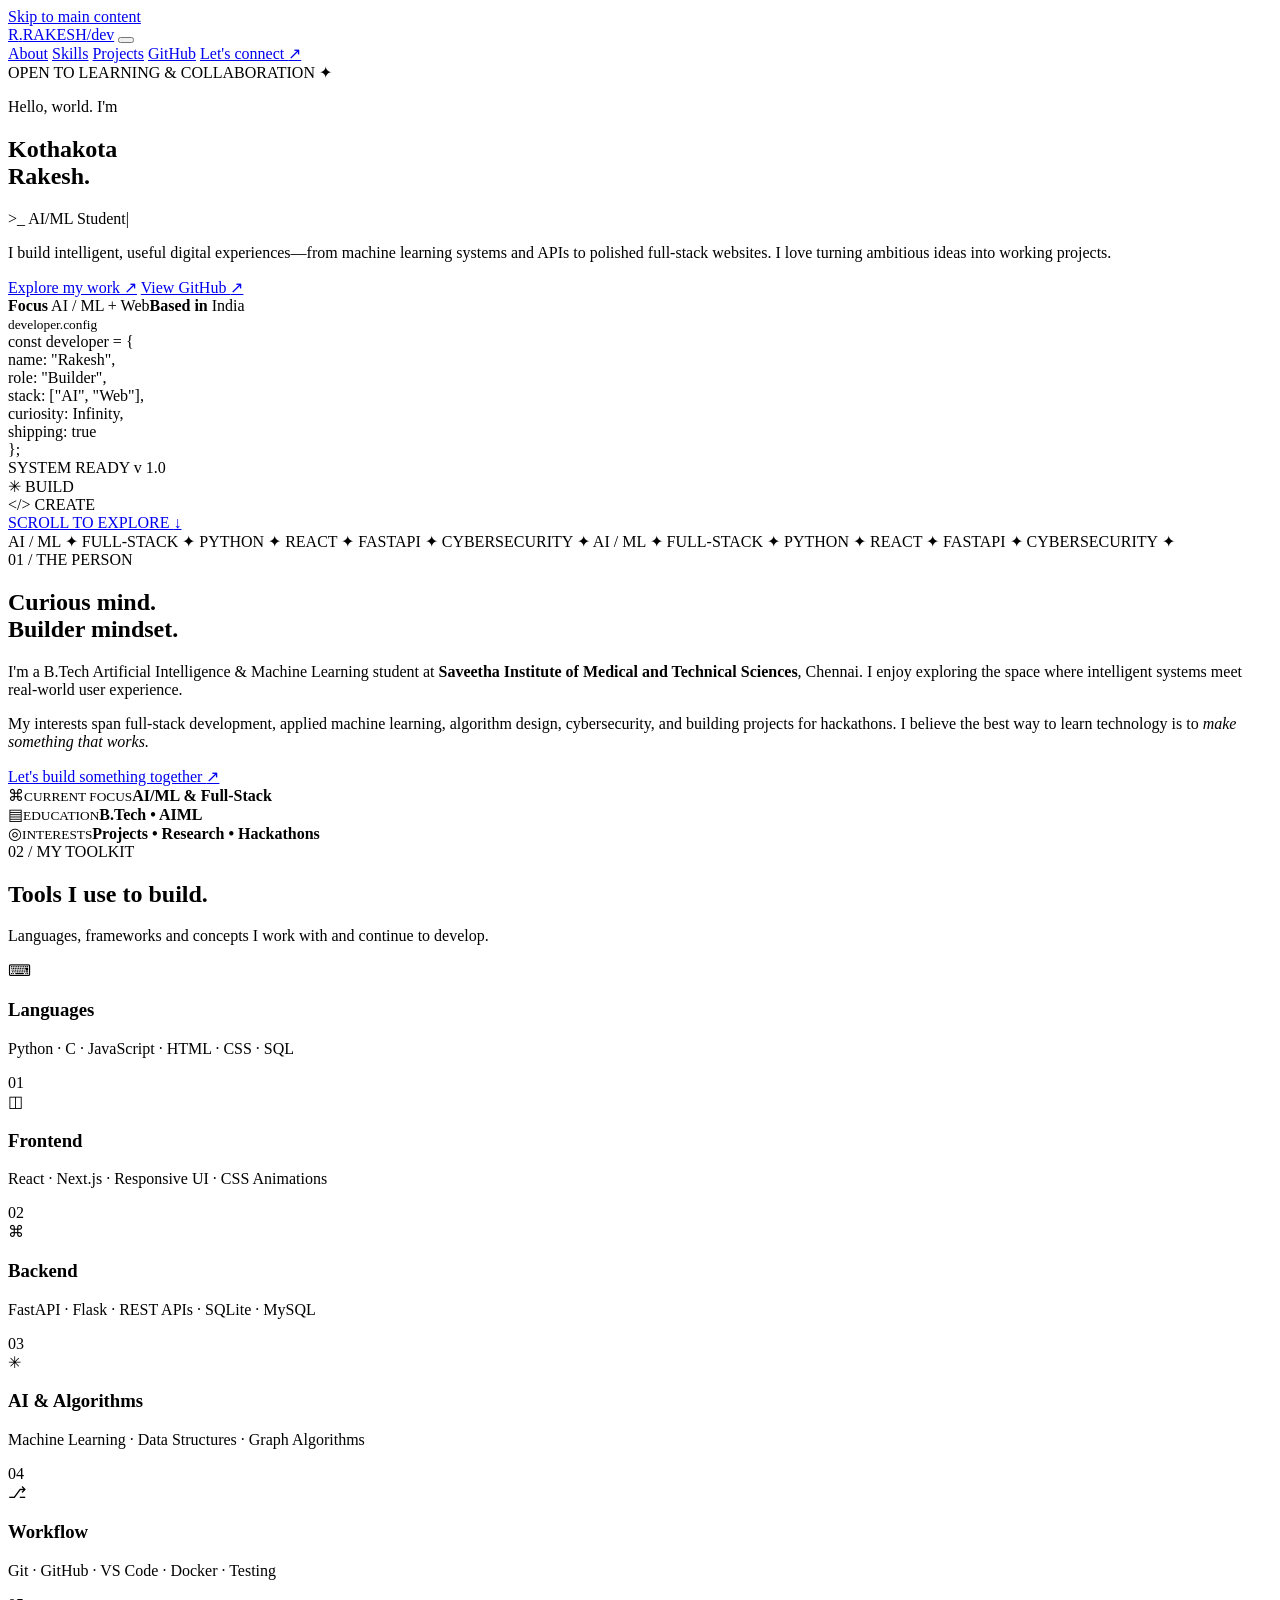
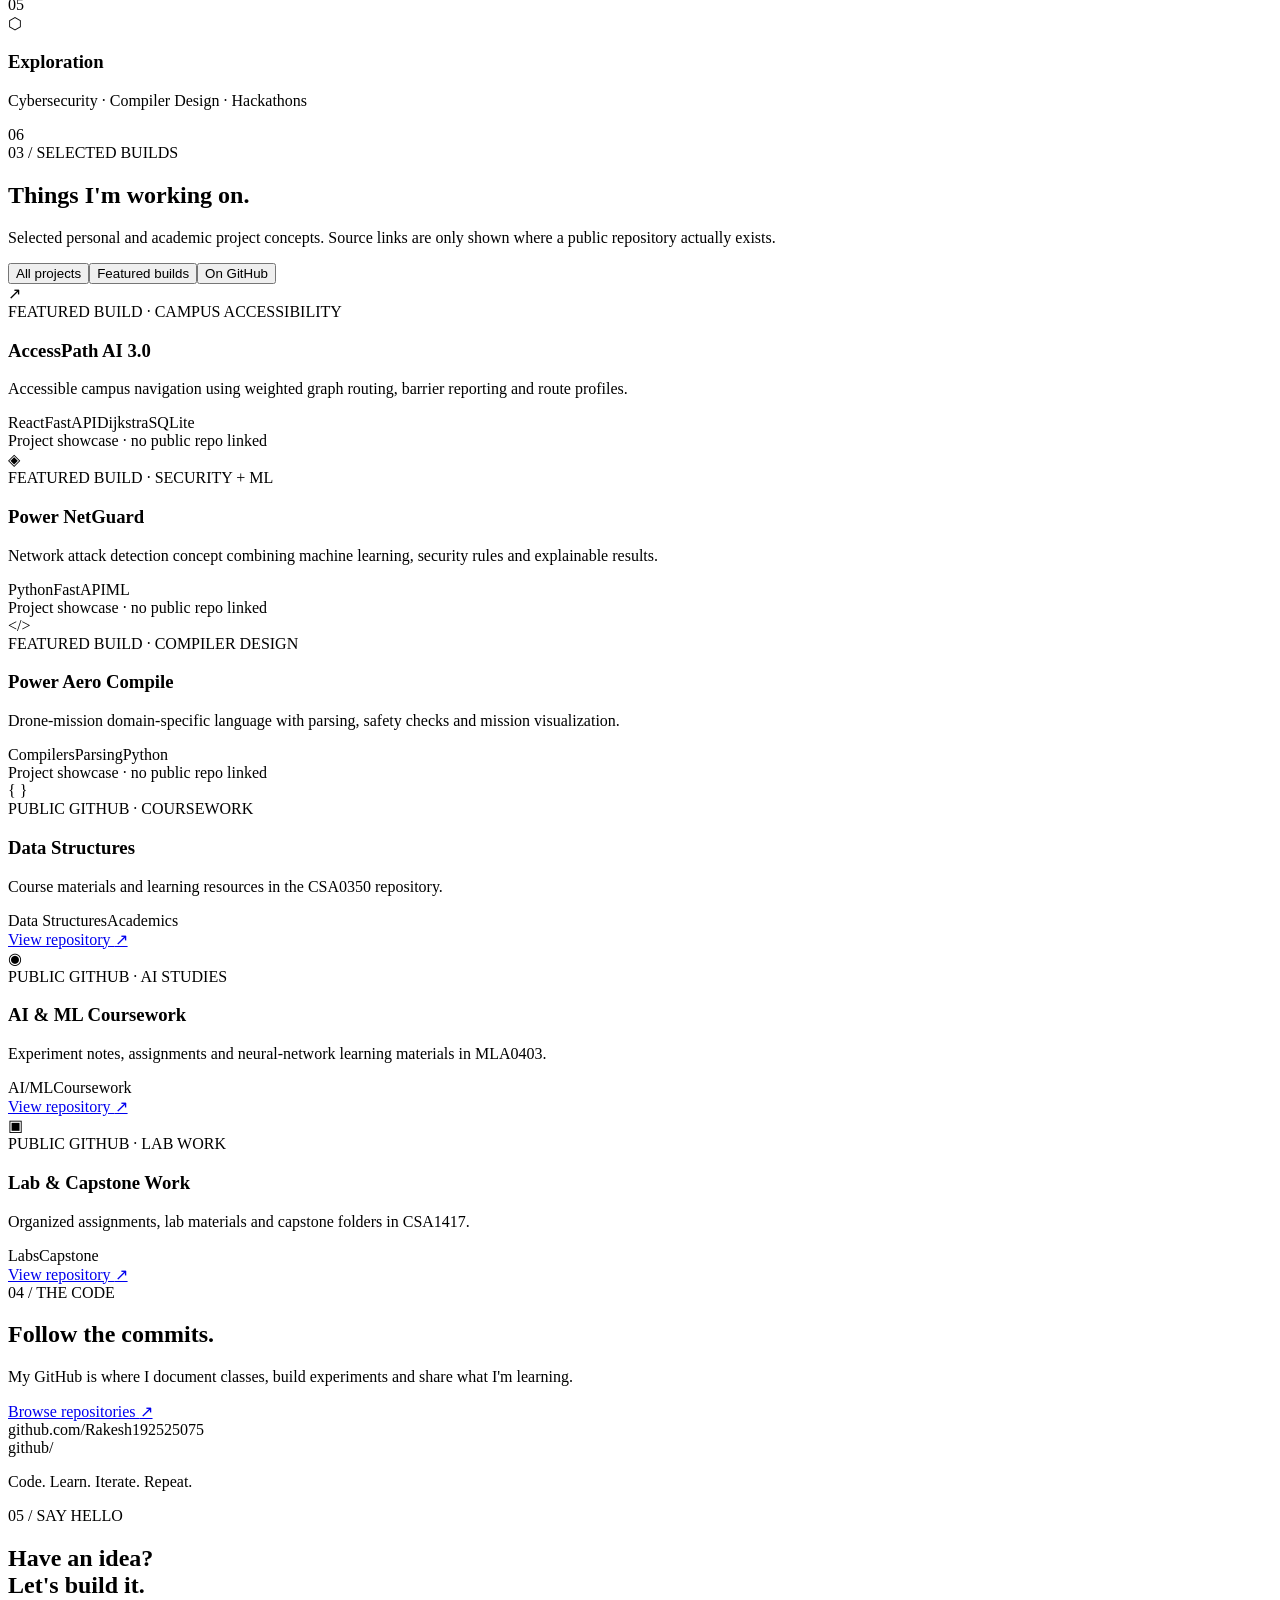
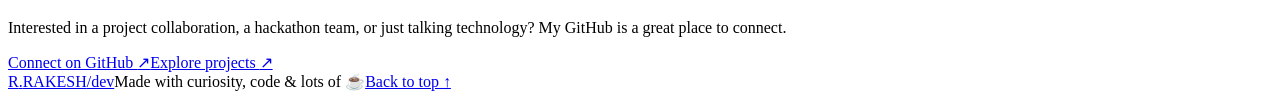
==== index.html @ 564a44ff "feat: build animated portfolio landing page" ====
<!doctype html>
<html lang="en">
<head>
  <meta charset="UTF-8">
  <meta name="viewport" content="width=device-width, initial-scale=1">
  <meta name="theme-color" content="#080c19">
  <meta name="description" content="Portfolio of Kothakota Rakesh — B.Tech AI/ML student, full-stack developer and builder of practical AI applications.">
  <meta property="og:title" content="Kothakota Rakesh | AI/ML & Full-Stack Developer">
  <meta property="og:description" content="Explore my projects, skills and development journey.">
  <meta property="og:type" content="website">
  <title>Kothakota Rakesh | AI/ML & Full-Stack Developer</title>
  <link rel="icon" type="image/svg+xml" href="./assets/favicon.svg">
  <link rel="preconnect" href="https://fonts.googleapis.com">
  <link rel="preconnect" href="https://fonts.gstatic.com" crossorigin>
  <link href="https://fonts.googleapis.com/css2?family=DM+Sans:wght@400;500;600;700&family=Space+Grotesk:wght@400;500;600;700&display=swap" rel="stylesheet">
  <link rel="stylesheet" href="./assets/styles.css">
  <script defer src="./assets/app.js"></script>
</head>
<body>
  <a href="#main" class="skip-link">Skip to main content</a>
  <div class="ambient ambient-one" aria-hidden="true"></div>
  <div class="ambient ambient-two" aria-hidden="true"></div>
  <div class="grid-overlay" aria-hidden="true"></div>
  <div id="stars" aria-hidden="true"></div>
  <header class="site-header" id="top">
    <nav class="nav shell" aria-label="Main navigation">
      <a class="brand" href="#top" aria-label="Kothakota Rakesh home"><span class="brand-symbol">R<span class="brand-accent">.</span></span><span class="brand-label">RAKESH<span class="muted">/dev</span></span></a>
      <button type="button" class="menu-toggle" id="menu-toggle" aria-label="Open navigation" aria-expanded="false" aria-controls="navigation"><span></span><span></span><span></span></button>
      <div class="nav-links" id="navigation">
        <a href="#about">About</a>
        <a href="#skills">Skills</a>
        <a href="#projects">Projects</a>
        <a href="#github">GitHub</a>
        <a href="#contact" class="nav-contact">Let's connect <span aria-hidden="true">↗</span></a>
      </div>
    </nav>
  </header>
  <main id="main">
    <section class="hero shell" aria-labelledby="hero-heading">
      <div class="hero-copy reveal">
        <div class="eyebrow"><span class="status-pulse" aria-hidden="true"></span> OPEN TO LEARNING & COLLABORATION <span class="eyebrow-star">✦</span></div>
        <p class="intro-line">Hello, world. I'm</p>
        <h1 id="hero-heading">Kothakota<br><span class="gradient-text">Rakesh<span class="dot">.</span></span></h1>
        <div class="role-line"><span class="code-arrow" aria-hidden="true">&gt;_</span> <span id="typed-role">AI/ML Student</span><span class="cursor" aria-hidden="true">|</span></div>
        <p class="hero-description">I build intelligent, useful digital experiences—from machine learning systems and APIs to polished full-stack websites. I love turning ambitious ideas into working projects.</p>
        <div class="hero-actions">
          <a class="btn btn-primary" href="#projects">Explore my work <span aria-hidden="true">↗</span></a>
          <a class="btn btn-secondary" href="https://github.com/Rakesh192525075" target="_blank" rel="noopener noreferrer">View GitHub <span aria-hidden="true">↗</span></a>
        </div>
        <div class="hero-mini"><span><b>Focus</b> AI / ML + Web</span><span class="mini-divider"></span><span><b>Based in</b> India</span></div>
      </div>
      <div class="hero-art reveal" aria-hidden="true">
        <div class="halo halo-outer"></div><div class="halo halo-inner"></div>
        <div class="orbit orbit-one"></div><div class="orbit orbit-two"></div>
        <div class="hero-card">
          <div class="card-chrome"><span></span><span></span><span></span><small>developer.config</small></div>
          <div class="code-lines">
            <div><span class="code-purple">const</span> developer = {</div>
            <div class="indent">name: <span class="code-green">"Rakesh"</span>,</div>
            <div class="indent">role: <span class="code-green">"Builder"</span>,</div>
            <div class="indent">stack: [<span class="code-green">"AI"</span>, <span class="code-green">"Web"</span>],</div>
            <div class="indent">curiosity: <span class="code-orange">Infinity</span>,</div>
            <div class="indent">shipping: <span class="code-orange">true</span></div>
            <div>};</div>
          </div>
          <div class="code-footer"><span class="green-circle"></span> SYSTEM READY <span class="footer-end">v 1.0</span></div>
        </div>
        <div class="floating-chip chip-a">✳ BUILD</div><div class="floating-chip chip-b">&lt;/&gt; CREATE</div>
      </div>
      <a class="scroll-indicator" href="#about">SCROLL TO EXPLORE <span aria-hidden="true">↓</span></a>
    </section>
    <div class="marquee" aria-hidden="true"><div class="marquee-track">AI / ML <span>✦</span> FULL-STACK <span>✦</span> PYTHON <span>✦</span> REACT <span>✦</span> FASTAPI <span>✦</span> CYBERSECURITY <span>✦</span> AI / ML <span>✦</span> FULL-STACK <span>✦</span> PYTHON <span>✦</span> REACT <span>✦</span> FASTAPI <span>✦</span> CYBERSECURITY <span>✦</span></div></div>
    <section class="section shell" id="about" aria-labelledby="about-title">
      <div class="section-heading reveal"><span class="section-kicker">01 / THE PERSON</span><h2 id="about-title">Curious mind.<br><span class="muted-heading">Builder mindset.</span></h2></div>
      <div class="about-grid">
        <div class="about-copy reveal"><p>I'm a B.Tech Artificial Intelligence & Machine Learning student at <strong>Saveetha Institute of Medical and Technical Sciences</strong>, Chennai. I enjoy exploring the space where intelligent systems meet real-world user experience.</p><p>My interests span full-stack development, applied machine learning, algorithm design, cybersecurity, and building projects for hackathons. I believe the best way to learn technology is to <em>make something that works.</em></p><a class="inline-link" href="#contact">Let's build something together <span aria-hidden="true">↗</span></a></div>
        <div class="about-facts reveal"><div><span class="fact-icon">⌘</span><span><small>CURRENT FOCUS</small><strong>AI/ML & Full-Stack</strong></span></div><div><span class="fact-icon">▤</span><span><small>EDUCATION</small><strong>B.Tech • AIML</strong></span></div><div><span class="fact-icon">◎</span><span><small>INTERESTS</small><strong>Projects • Research • Hackathons</strong></span></div></div>
      </div>
    </section>
    <section class="section section-tinted" id="skills" aria-labelledby="skills-title"><div class="shell">
      <div class="section-heading reveal"><span class="section-kicker">02 / MY TOOLKIT</span><h2 id="skills-title">Tools I use to <span class="gradient-text">build.</span></h2><p>Languages, frameworks and concepts I work with and continue to develop.</p></div>
      <div class="skills-grid">
        <article class="skill-card reveal"><div class="skill-icon">⌨</div><h3>Languages</h3><p>Python · C · JavaScript · HTML · CSS · SQL</p><span class="card-index">01</span></article>
        <article class="skill-card reveal"><div class="skill-icon">◫</div><h3>Frontend</h3><p>React · Next.js · Responsive UI · CSS Animations</p><span class="card-index">02</span></article>
        <article class="skill-card reveal"><div class="skill-icon">⌘</div><h3>Backend</h3><p>FastAPI · Flask · REST APIs · SQLite · MySQL</p><span class="card-index">03</span></article>
        <article class="skill-card reveal"><div class="skill-icon">✳</div><h3>AI & Algorithms</h3><p>Machine Learning · Data Structures · Graph Algorithms</p><span class="card-index">04</span></article>
        <article class="skill-card reveal"><div class="skill-icon">⎇</div><h3>Workflow</h3><p>Git · GitHub · VS Code · Docker · Testing</p><span class="card-index">05</span></article>
        <article class="skill-card reveal"><div class="skill-icon">⬡</div><h3>Exploration</h3><p>Cybersecurity · Compiler Design · Hackathons</p><span class="card-index">06</span></article>
      </div>
    </div></section>
    <section class="section shell" id="projects" aria-labelledby="projects-title">
      <div class="section-heading reveal"><span class="section-kicker">03 / SELECTED BUILDS</span><h2 id="projects-title">Things I'm <span class="gradient-text">working on.</span></h2><p>Selected personal and academic project concepts. Source links are only shown where a public repository actually exists.</p></div>
      <div class="project-controls reveal" role="group" aria-label="Filter projects"><button type="button" class="filter is-active" data-filter="all" aria-pressed="true">All projects</button><button type="button" class="filter" data-filter="builds" aria-pressed="false">Featured builds</button><button type="button" class="filter" data-filter="github" aria-pressed="false">On GitHub</button></div>
      <div class="projects-grid" id="project-grid">
        <article class="project-card project-featured reveal" data-category="builds"><div class="project-art project-art-blue"><span class="project-glyph">↗</span><span class="project-art-grid"></span></div><div class="project-content"><span class="project-type">FEATURED BUILD · CAMPUS ACCESSIBILITY</span><h3>AccessPath AI 3.0</h3><p>Accessible campus navigation using weighted graph routing, barrier reporting and route profiles.</p><div class="tags"><span>React</span><span>FastAPI</span><span>Dijkstra</span><span>SQLite</span></div><span class="project-note">Project showcase · no public repo linked</span></div></article>
        <article class="project-card reveal" data-category="builds"><div class="project-art project-art-violet"><span class="project-glyph">◈</span><span class="project-art-grid"></span></div><div class="project-content"><span class="project-type">FEATURED BUILD · SECURITY + ML</span><h3>Power NetGuard</h3><p>Network attack detection concept combining machine learning, security rules and explainable results.</p><div class="tags"><span>Python</span><span>FastAPI</span><span>ML</span></div><span class="project-note">Project showcase · no public repo linked</span></div></article>
        <article class="project-card reveal" data-category="builds"><div class="project-art project-art-amber"><span class="project-glyph">&lt;/&gt;</span><span class="project-art-grid"></span></div><div class="project-content"><span class="project-type">FEATURED BUILD · COMPILER DESIGN</span><h3>Power Aero Compile</h3><p>Drone-mission domain-specific language with parsing, safety checks and mission visualization.</p><div class="tags"><span>Compilers</span><span>Parsing</span><span>Python</span></div><span class="project-note">Project showcase · no public repo linked</span></div></article>
        <article class="project-card reveal" data-category="github"><div class="project-art project-art-teal"><span class="project-glyph">{ }</span><span class="project-art-grid"></span></div><div class="project-content"><span class="project-type">PUBLIC GITHUB · COURSEWORK</span><h3>Data Structures</h3><p>Course materials and learning resources in the CSA0350 repository.</p><div class="tags"><span>Data Structures</span><span>Academics</span></div><a class="project-link" href="https://github.com/Rakesh192525075/CSA0350" target="_blank" rel="noopener noreferrer">View repository <span aria-hidden="true">↗</span></a></div></article>
        <article class="project-card reveal" data-category="github"><div class="project-art project-art-blue"><span class="project-glyph">◉</span><span class="project-art-grid"></span></div><div class="project-content"><span class="project-type">PUBLIC GITHUB · AI STUDIES</span><h3>AI & ML Coursework</h3><p>Experiment notes, assignments and neural-network learning materials in MLA0403.</p><div class="tags"><span>AI/ML</span><span>Coursework</span></div><a class="project-link" href="https://github.com/Rakesh192525075/MLA0403" target="_blank" rel="noopener noreferrer">View repository <span aria-hidden="true">↗</span></a></div></article>
        <article class="project-card reveal" data-category="github"><div class="project-art project-art-violet"><span class="project-glyph">▣</span><span class="project-art-grid"></span></div><div class="project-content"><span class="project-type">PUBLIC GITHUB · LAB WORK</span><h3>Lab & Capstone Work</h3><p>Organized assignments, lab materials and capstone folders in CSA1417.</p><div class="tags"><span>Labs</span><span>Capstone</span></div><a class="project-link" href="https://github.com/Rakesh192525075/CSA1417" target="_blank" rel="noopener noreferrer">View repository <span aria-hidden="true">↗</span></a></div></article>
      </div>
    </section>
    <section class="section section-tinted" id="github" aria-labelledby="github-title"><div class="shell github-band reveal"><div><span class="section-kicker">04 / THE CODE</span><h2 id="github-title">Follow the <span class="gradient-text">commits.</span></h2><p>My GitHub is where I document classes, build experiments and share what I'm learning.</p><a class="btn btn-primary" href="https://github.com/Rakesh192525075?tab=repositories" target="_blank" rel="noopener noreferrer">Browse repositories <span aria-hidden="true">↗</span></a></div><div class="github-panel"><div class="github-panel-top"><span class="panel-dot"></span> github.com<span class="panel-path">/Rakesh192525075</span></div><div class="github-logo" aria-hidden="true">git<span>hub</span><span class="slash">/</span></div><p>Code. Learn. Iterate. Repeat.</p></div></div></section>
    <section class="section shell contact-section" id="contact" aria-labelledby="contact-title"><div class="contact-box reveal"><span class="section-kicker">05 / SAY HELLO</span><h2 id="contact-title">Have an idea?<br><span class="gradient-text">Let's build it.</span></h2><p>Interested in a project collaboration, a hackathon team, or just talking technology? My GitHub is a great place to connect.</p><div class="contact-actions"><a class="btn btn-primary" href="https://github.com/Rakesh192525075" target="_blank" rel="noopener noreferrer">Connect on GitHub <span aria-hidden="true">↗</span></a><a class="btn btn-secondary" href="#projects">Explore projects <span aria-hidden="true">↗</span></a></div><div class="optional-socials" id="optional-socials" aria-label="Additional social links"></div></div></section>
  </main>
  <footer class="site-footer"><div class="shell footer-inner"><a class="brand" href="#top"><span class="brand-symbol">R<span class="brand-accent">.</span></span><span class="brand-label">RAKESH<span class="muted">/dev</span></span></a><span>Made with curiosity, code & lots of ☕</span><a href="#top" class="back-to-top">Back to top ↑</a></div></footer>
</body>
</html>
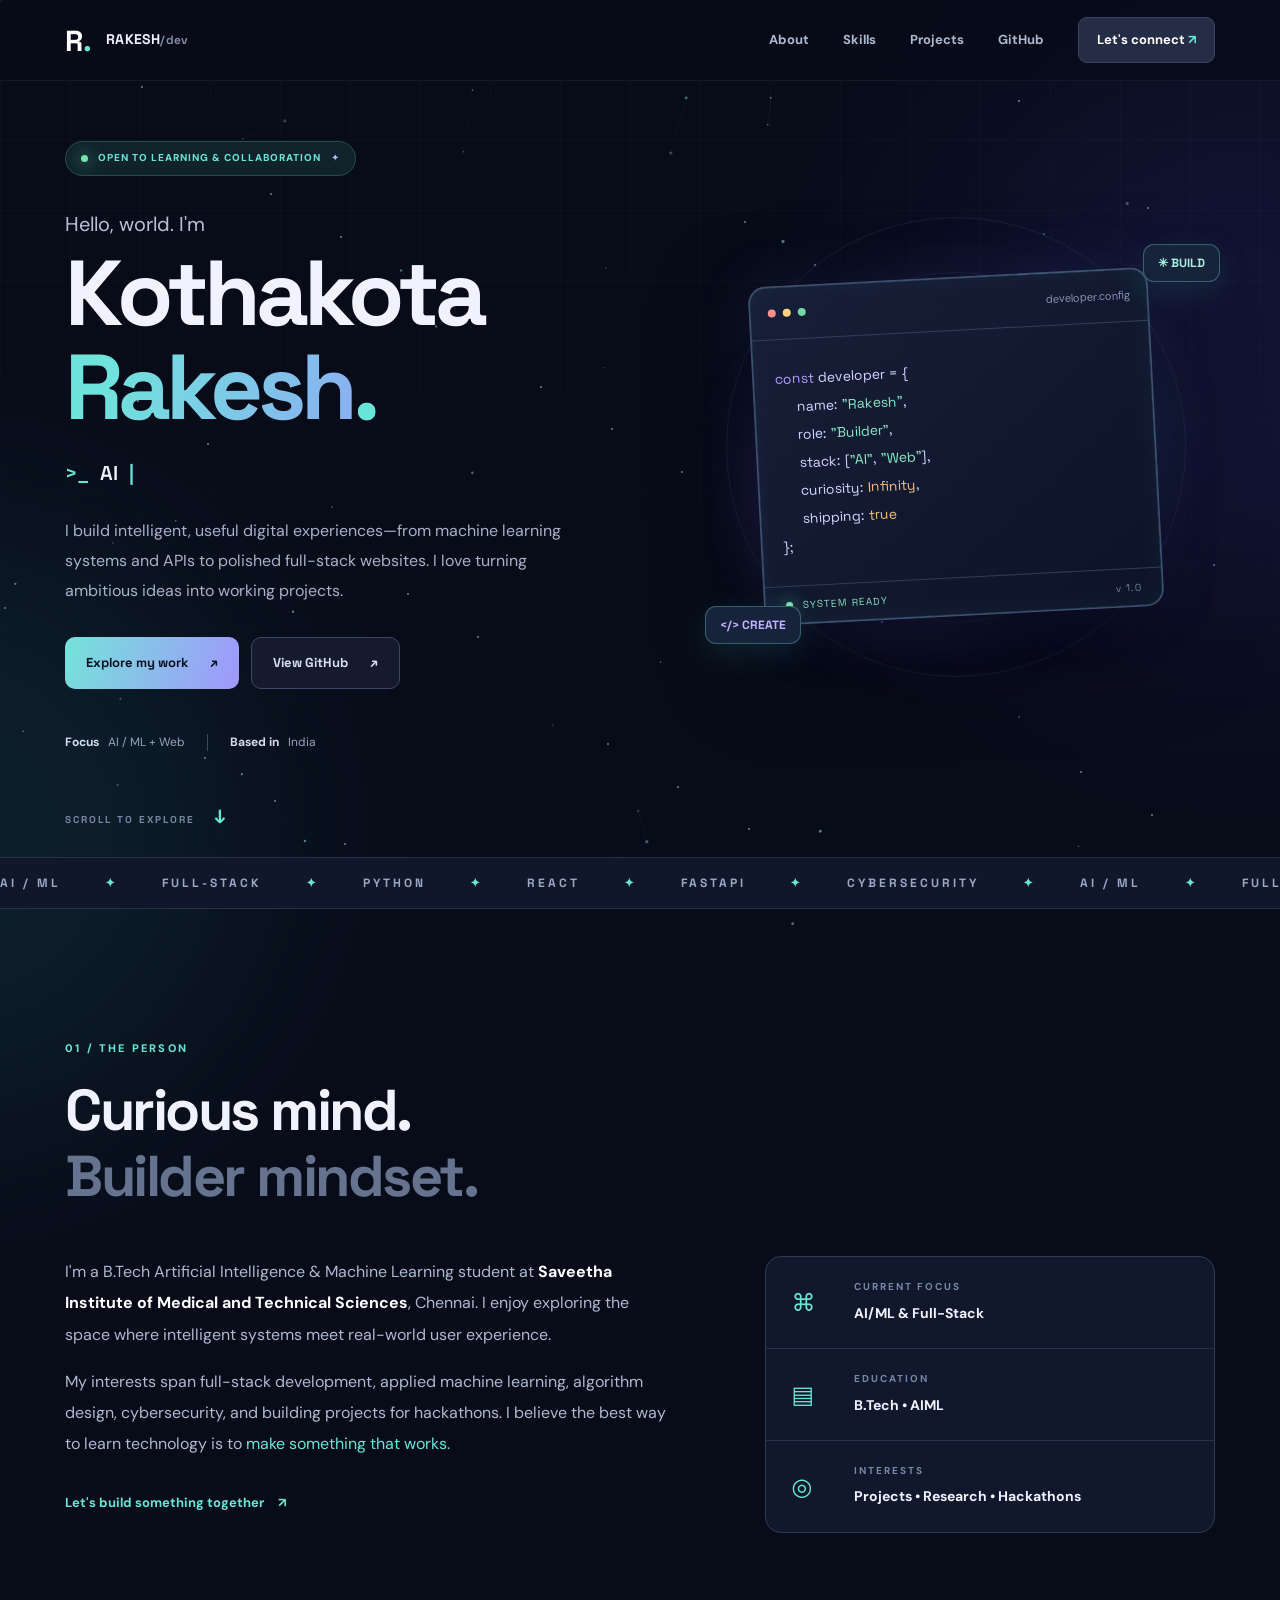
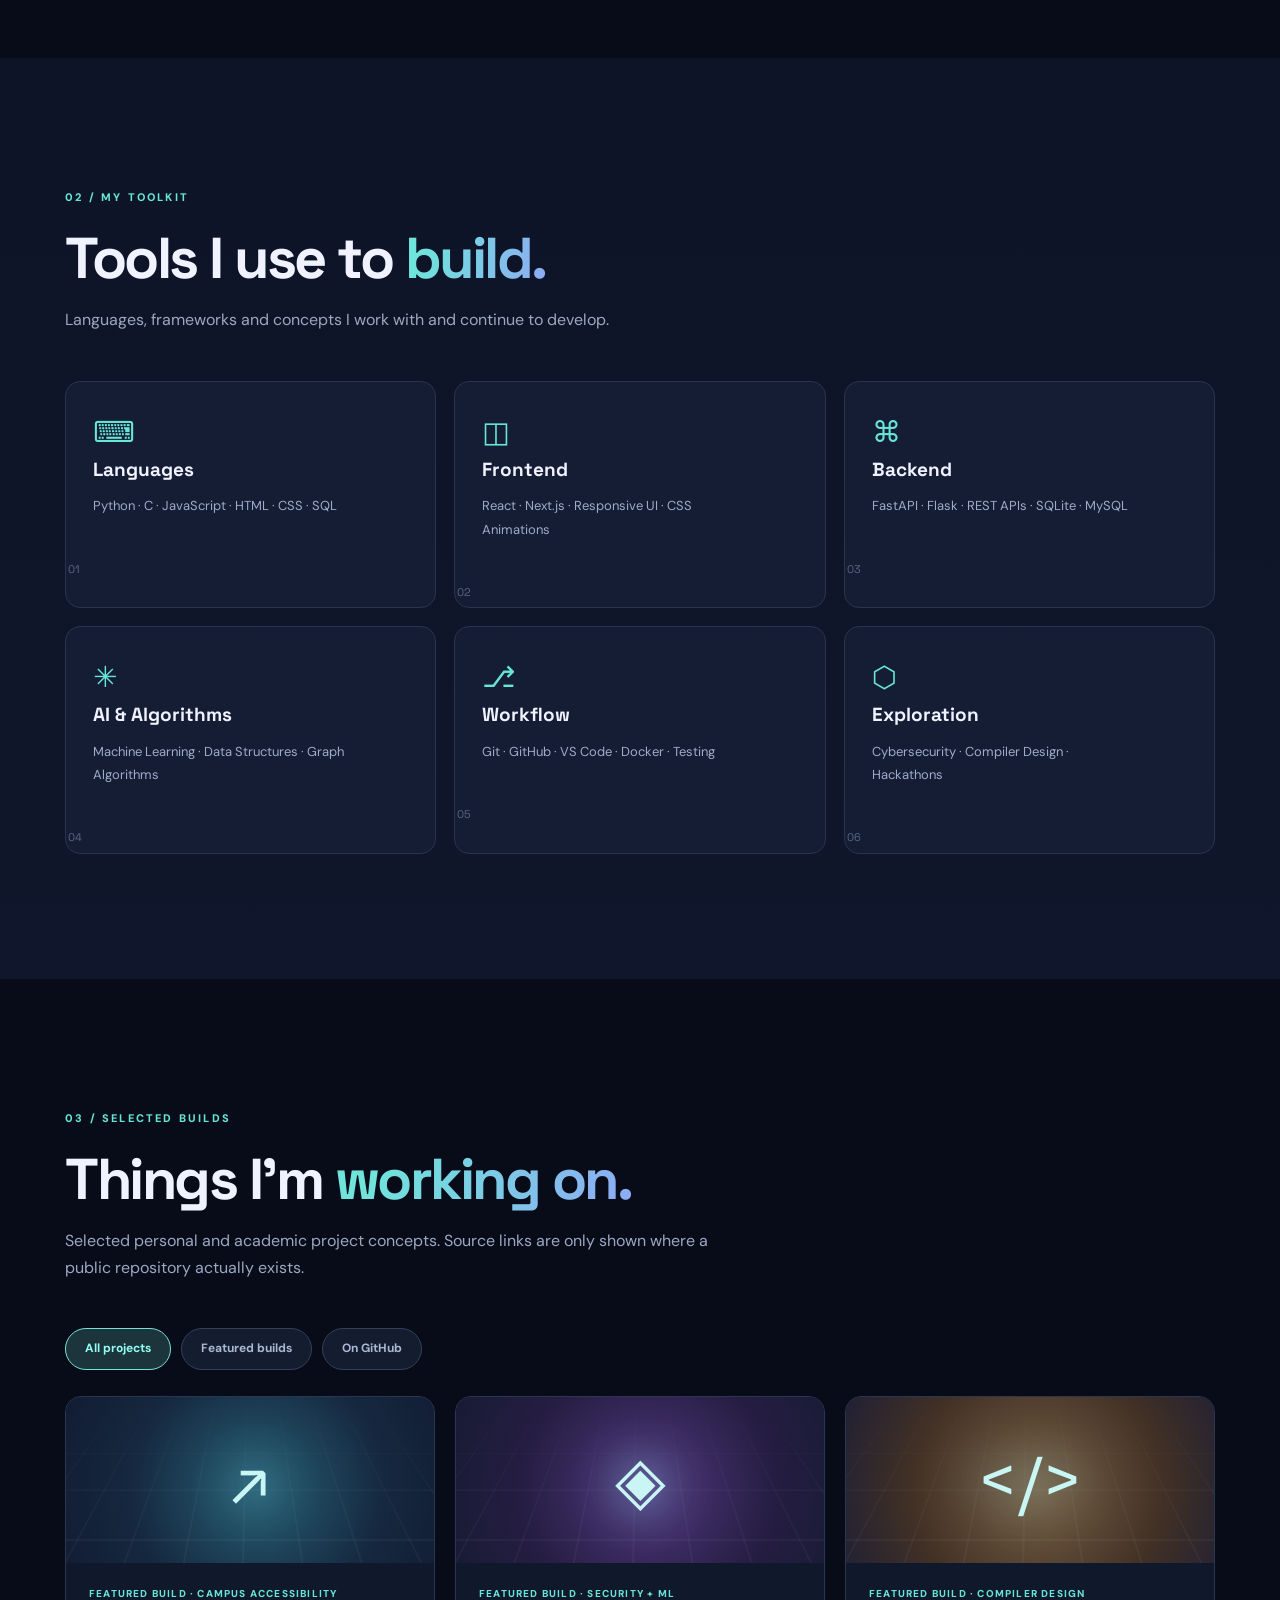
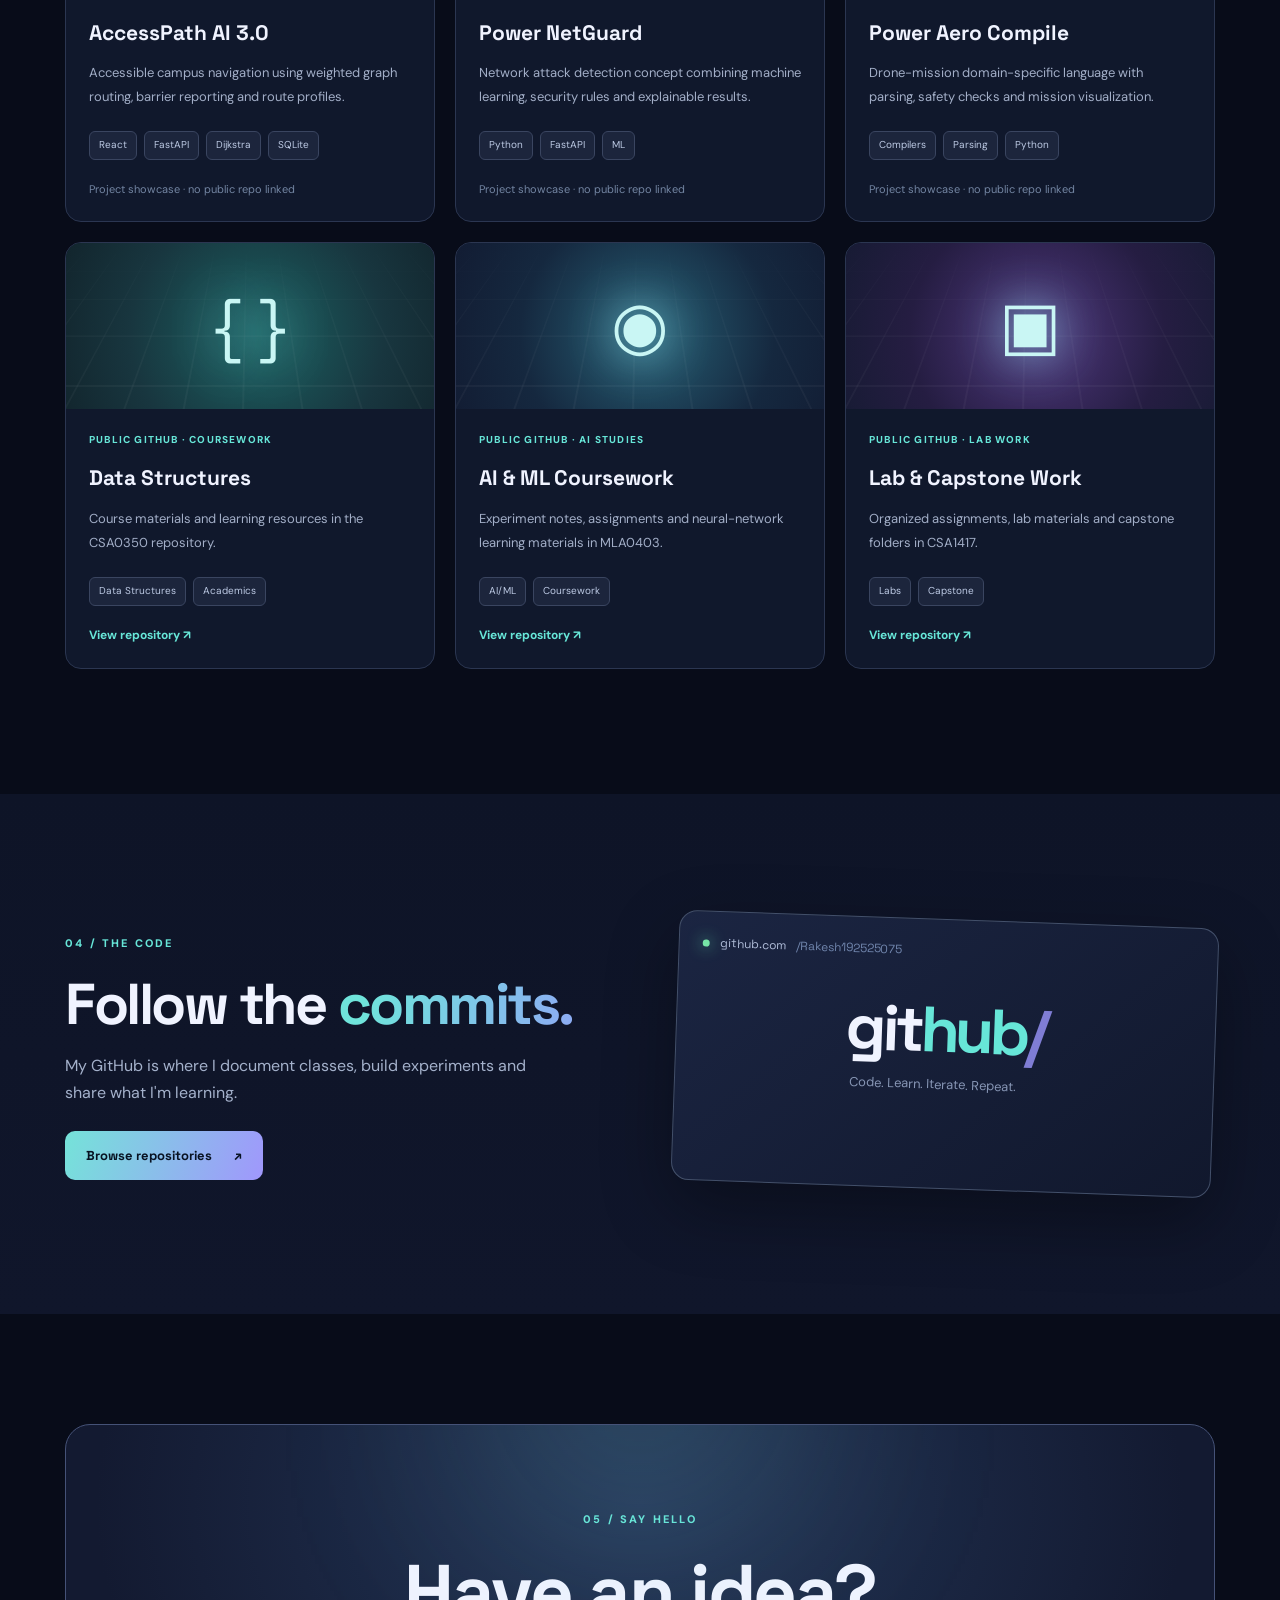
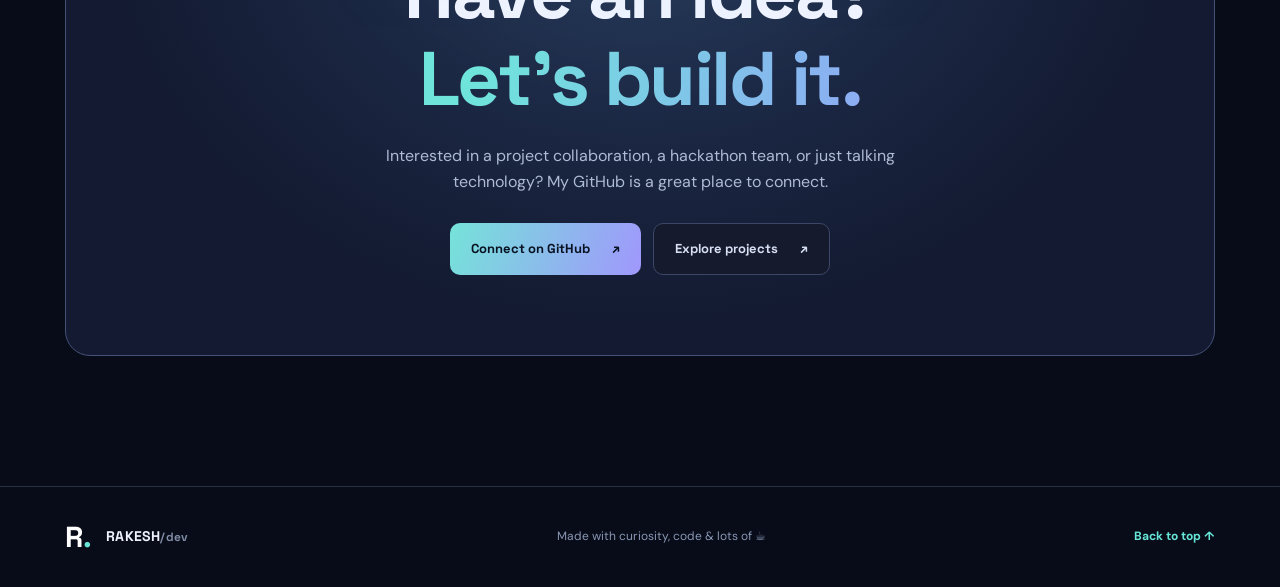
==== commit 88d1844c: "feat: enable advanced motion layer on live portfolio" ====
--- a/index.html
+++ b/index.html
@@ -14,7 +14,9 @@
   <link rel="preconnect" href="https://fonts.gstatic.com" crossorigin>
   <link href="https://fonts.googleapis.com/css2?family=DM+Sans:wght@400;500;600;700&family=Space+Grotesk:wght@400;500;600;700&display=swap" rel="stylesheet">
   <link rel="stylesheet" href="./assets/styles.css">
+  <link rel="stylesheet" href="./assets/advanced-effects.css?v=2">
   <script defer src="./assets/app.js"></script>
+  <script defer src="./assets/advanced-effects.js?v=2"></script>
 </head>
 <body>
   <a href="#main" class="skip-link">Skip to main content</a>
--- a/assets/styles.css
+++ b/assets/styles.css
@@ -0,0 +1,3 @@
+
+:root{color-scheme:dark;--bg:#080c19;--surface:#101629;--surface2:#141b32;--ink:#f0f3ff;--muted:#9ca8c3;--line:#29324c;--aqua:#67e6d8;--violet:#a18bff;--max:1150px}
+*{box-sizing:border-box}html{scroll-behavior:smooth;scroll-padding-top:95px}body{margin:0;overflow-x:hidden;background:var(--bg);color:var(--ink);font-family:"DM Sans",system-ui,sans-serif;line-height:1.65}h1,h2,h3,p{margin-top:0}h1,h2,h3,.brand,.btn{font-family:"Space Grotesk",system-ui,sans-serif}a{color:inherit;text-decoration:none}button{font:inherit}button:focus-visible,a:focus-visible{outline:3px solid var(--aqua);outline-offset:5px}::selection{background:#5f45b2;color:white}.shell{width:min(var(--max),calc(100% - 52px));margin-inline:auto}.skip-link{position:absolute;z-index:100;top:-80px;left:12px;padding:12px;background:white;color:#111}.skip-link:focus{top:12px}.ambient{position:absolute;width:600px;height:600px;border-radius:50%;filter:blur(110px);opacity:.13;pointer-events:none;z-index:-1}.ambient-one{top:50px;right:-260px;background:#5743d8}.ambient-two{top:530px;left:-350px;background:#2b9ca0}.grid-overlay{position:absolute;inset:0 0 auto;height:900px;pointer-events:none;background-image:linear-gradient(#bbc9ff08 1px,transparent 1px),linear-gradient(90deg,#bbc9ff08 1px,transparent 1px);background-size:70px 70px;mask-image:linear-gradient(#000,transparent);z-index:-1}#stars{position:absolute;inset:0 0 auto;height:950px;pointer-events:none;overflow:hidden;z-index:-1}.star{position:absolute;width:2px;height:2px;background:#d4d8ff;border-radius:50%;opacity:.55;animation:twinkle 4s ease-in-out infinite}@keyframes twinkle{50%{opacity:.1;transform:scale(.5)}}.site-header{position:sticky;top:0;z-index:30;background:#080c19ce;backdrop-filter:blur(20px);border-bottom:1px solid #ffffff0e}.nav{min-height:80px;display:flex;align-items:center;justify-content:space-between}.brand{display:flex;gap:13px;align-items:center;font-weight:700;letter-spacing:.4px}.brand-symbol{font-size:29px;color:#fff;line-height:1}.brand-accent,.dot{color:var(--aqua)}.brand-label{font-size:14px}.muted{color:#7f8ba4;font-size:12px}.nav-links{display:flex;align-items:center;gap:34px}.nav-links a{font-size:13px;color:#adb9cf;font-weight:700;transition:color .2s}.nav-links a:hover{color:white}.nav-links .nav-contact{background:#252c46;color:white;padding:11px 18px;border:1px solid #3b4564;border-radius:9px}.nav-contact span{color:var(--aqua)}.menu-toggle{display:none}.hero{position:relative;display:grid;grid-template-columns:1.07fr .93fr;align-items:center;min-height:755px;gap:35px;padding-top:60px;padding-bottom:105px}.eyebrow,.section-kicker{font-size:11px;font-weight:800;color:var(--aqua);letter-spacing:2.2px}.eyebrow{display:inline-flex;align-items:center;gap:10px;border:1px solid #2b4a51;background:#10232b;border-radius:50px;padding:8px 15px;letter-spacing:1px;font-size:10px}.status-pulse,.green-circle,.panel-dot{width:7px;height:7px;border-radius:50%;background:#77e5a7;box-shadow:0 0 15px #62e5b0}.status-pulse{animation:pulse 2s infinite}.eyebrow-star{color:#bdb4ff}@keyframes pulse{50%{opacity:.38}}.intro-line{margin:32px 0 5px;font-size:20px;color:#b8c0d8}.hero h1{font-size:clamp(62px,7.2vw,108px);line-height:1.03;letter-spacing:-5px;margin:0 0 20px;font-weight:700}.gradient-text{background:linear-gradient(105deg,#6fe4db 8%,#9b91ff 80%);-webkit-background-clip:text;background-clip:text;color:transparent}.role-line{display:flex;align-items:center;gap:11px;min-height:37px;font-size:20px;font-family:"Space Grotesk",sans-serif;font-weight:600}.code-arrow{color:var(--aqua)}.cursor{color:var(--aqua);animation:blink .8s steps(1) infinite}@keyframes blink{50%{opacity:0}}.hero-description{color:#a7b1ca;max-width:510px;font-size:16px;margin:24px 0 32px;line-height:1.85}.hero-actions,.contact-actions{display:flex;gap:12px;flex-wrap:wrap}.btn{display:inline-flex;justify-content:center;align-items:center;gap:22px;padding:14px 21px;border-radius:10px;font-weight:700;font-size:13px;transition:transform .2s,background .2s,border-color .2s}.btn:hover{transform:translateY(-3px)}.btn-primary{background:linear-gradient(110deg,#75e3d9,#a097fc);color:#081222}.btn-secondary{border:1px solid #3c4767;color:#d7dff4;background:#151b2c}.btn-secondary:hover{background:#232c47}.hero-mini{display:flex;align-items:center;gap:22px;margin-top:44px;color:#97a3bd;font-size:12px}.hero-mini b{color:#d6dcf1;margin-right:6px}.mini-divider{height:17px;width:1px;background:#3c465e}.hero-art{position:relative;min-height:495px;display:grid;place-items:center}.halo{position:absolute;border:1px solid #54619a2f;border-radius:50%;pointer-events:none}.halo-outer{height:460px;width:460px}.halo-inner{height:350px;width:350px;box-shadow:0 0 80px #6362bf0d}.orbit{position:absolute;border-radius:50%;width:9px;height:9px;background:var(--aqua);box-shadow:0 0 24px #70dedb;animation:orbit 11s linear infinite}.orbit-one{--radius:230px}.orbit-two{--radius:175px;animation-duration:8s;animation-direction:reverse;background:#a48aff}@keyframes orbit{from{transform:rotate(0deg) translateX(var(--radius)) rotate(0deg)}to{transform:rotate(360deg) translateX(var(--radius)) rotate(-360deg)}}.hero-card{position:relative;z-index:2;width:min(100%,400px);background:linear-gradient(140deg,#171e37,#0d1428);border:1px solid #465076;border-radius:17px;box-shadow:0 32px 95px #01040f9c,0 0 60px #6563cd27;transform:rotate(-3deg);animation:levitate 6s ease-in-out infinite}.card-chrome{display:flex;align-items:center;gap:7px;padding:17px 18px;border-bottom:1px solid #353d5c}.card-chrome span{width:8px;height:8px;border-radius:50%;background:#ff8f8f}.card-chrome span:nth-child(2){background:#ffd37d}.card-chrome span:nth-child(3){background:#73d9aa}.card-chrome small{margin-left:auto;color:#8691b2;font-size:11px}.code-lines{padding:25px 22px;color:#ced9ff;font:14px/2 "Space Grotesk",monospace}.indent{padding-left:20px}.code-purple{color:#b19dff}.code-green{color:#87eac3}.code-orange{color:#f5be7f}.code-footer{padding:12px 21px;border-top:1px solid #303d59;display:flex;align-items:center;gap:10px;font:10px "Space Grotesk",monospace;letter-spacing:1px;color:#85dfbf}.footer-end{margin-left:auto;color:#7282a5}.floating-chip{position:absolute;z-index:3;background:#17233b;border:1px solid #3c6083;border-radius:11px;color:#a5efdd;font:700 12px "Space Grotesk",sans-serif;padding:10px 14px;box-shadow:0 18px 32px #0006;animation:levitate 5s ease-in-out infinite}.chip-a{top:45px;right:-5px}.chip-b{bottom:50px;left:8px;animation-delay:-2s;color:#c3b3ff}@keyframes levitate{50%{transform:translateY(-12px) rotate(-2deg)}}.scroll-indicator{position:absolute;bottom:28px;left:0;font:700 10px "Space Grotesk",sans-serif;letter-spacing:2px;color:#7885a4}.scroll-indicator span{margin-left:14px;color:var(--aqua);font-size:19px}.marquee{overflow:hidden;border-block:1px solid #263148;background:#10172a;padding:17px 0;white-space:nowrap}.marquee-track{width:max-content;animation:marquee 35s linear infinite;font:700 12px "Space Grotesk",sans-serif;letter-spacing:3px;color:#9aa7c5}.marquee-track span{padding:0 38px;color:var(--aqua)}@keyframes marquee{to{transform:translateX(-50%)}}.section{padding-top:125px;padding-bottom:125px}.section-tinted{background:linear-gradient(180deg,#0e1427,#10162b)}.section-heading{margin-bottom:47px}.section-heading h2,.github-band h2,.contact-box h2{font-size:clamp(38px,4.5vw,60px);letter-spacing:-2.5px;line-height:1.15;margin:16px 0}.section-heading p{max-width:660px;color:#9ca8c2}.muted-heading{color:#65738f}.about-grid{display:grid;grid-template-columns:1.15fr .85fr;gap:90px}.about-copy{color:#adb9d1;font-size:16px;line-height:1.95}.about-copy strong{color:white}.about-copy em{color:var(--aqua);font-style:normal}.inline-link{display:inline-flex;align-items:center;gap:14px;font-weight:700;font-size:13px;margin-top:15px;color:var(--aqua)}.about-facts{border:1px solid #303a55;border-radius:16px;background:#11182b;overflow:hidden;align-self:start}.about-facts>div{display:flex;align-items:center;gap:22px;padding:22px 26px;border-bottom:1px solid #29334b}.about-facts>div:last-child{border:0}.fact-icon{font-size:24px;color:var(--aqua);width:40px}.about-facts small{display:block;color:#7789ab;letter-spacing:2px;font-size:10px;font-weight:700;margin-bottom:4px}.about-facts strong{font-size:14px}.skills-grid{display:grid;grid-template-columns:repeat(3,1fr);gap:18px}.skill-card{position:relative;min-height:217px;padding:27px;border-radius:15px;background:#151d34;border:1px solid #293550;transition:transform .25s,border-color .25s,background .25s;overflow:hidden}.skill-card:hover{transform:translateY(-7px);border-color:#6ac9d5;background:#1a2540}.skill-icon{font-size:29px;color:var(--aqua);height:45px}.skill-card h3{font-size:19px;margin-bottom:9px}.skill-card p{font-size:13px;color:#9eacc9;line-height:1.8;max-width:270px}.card-index{position:absolute;right:25px;top:24px;font:11px "Space Grotesk",monospace;color:#586785}.project-controls{display:flex;gap:10px;flex-wrap:wrap;margin-bottom:26px}.filter{cursor:pointer;border:1px solid #32405b;padding:10px 19px;border-radius:50px;background:#141c30;color:#aab9d2;font-size:12px;font-weight:700;transition:all .2s}.filter:hover,.filter.is-active{border-color:#73e3d7;background:#1c343c;color:#91fff1}.projects-grid{display:grid;grid-template-columns:repeat(3,minmax(0,1fr));gap:20px}.project-card{overflow:hidden;background:#10182c;border:1px solid #2b3651;border-radius:16px;display:flex;flex-direction:column;transition:transform .25s,border-color .25s}.project-card:hover{transform:translateY(-7px);border-color:#7385b2}.project-card[hidden]{display:none!important}.project-art{height:166px;display:flex;align-items:center;justify-content:center;position:relative;overflow:hidden}.project-art-blue{background:radial-gradient(circle at 52% 55%,#276075,#15283f 60%,#121c33)}.project-art-violet{background:radial-gradient(circle at 52% 55%,#50387e,#251d42 60%,#171b34)}.project-art-amber{background:radial-gradient(circle at 52% 55%,#786044,#413025 60%,#202034)}.project-art-teal{background:radial-gradient(circle at 52% 55%,#1b6262,#18363f 60%,#12252d)}.project-glyph{font-family:"Space Grotesk",sans-serif;font-size:66px;color:#c9f6f4;z-index:2;text-shadow:0 0 50px #8bd6e4}.project-art-grid{position:absolute;inset:0;background:linear-gradient(#ffffff0c 1px,transparent 1px),linear-gradient(90deg,#ffffff0c 1px,transparent 1px);background-size:30px 30px;transform:perspective(150px) rotateX(30deg) scale(1.5);mask-image:linear-gradient(transparent,#000)}.project-content{padding:23px;display:flex;flex:1;flex-direction:column}.project-type{font-size:10px;font-weight:800;letter-spacing:1.2px;color:var(--aqua)}.project-content h3{font-size:21px;margin:13px 0 11px}.project-content p{font-size:13px;line-height:1.85;color:#a2aec7;flex:1}.tags{display:flex;flex-wrap:wrap;gap:7px;margin-top:9px}.tags span{border:1px solid #3a4560;background:#1c253c;padding:5px 9px;border-radius:6px;color:#bdcae4;font-size:10px}.project-note,.project-link{margin-top:20px;font-size:11px;color:#7385a2}.project-link{color:var(--aqua);font-weight:700;font-size:12px}.project-link:hover{text-decoration:underline}.github-band{display:grid;grid-template-columns:1fr 1fr;gap:70px;align-items:center}.github-band p{max-width:470px;color:#a4b1cb;margin-bottom:25px}.github-panel{min-height:270px;border:1px solid #43506a;border-radius:18px;background:linear-gradient(140deg,#1b2542,#11182d);box-shadow:0 25px 70px #0005;transform:rotate(2deg);padding:23px}.github-panel-top{font:12px "Space Grotesk",sans-serif;color:#b1beda;display:flex;align-items:center;gap:10px}.panel-path{color:#7085ac}.github-logo{text-align:center;margin-top:30px;font:700 clamp(38px,5vw,70px) "Space Grotesk",sans-serif;letter-spacing:-4px}.github-logo span:first-child{color:var(--aqua)}.github-logo .slash{color:#7f7dd4}.github-panel p{text-align:center;font-size:13px;color:#8796b5;margin-top:3px}.contact-section{padding-top:110px;padding-bottom:130px}.contact-box{position:relative;text-align:center;padding:80px 20px;border-radius:25px;border:1px solid #455277;background:radial-gradient(ellipse at 50% 15%,#243658,#131a31 67%);overflow:hidden}.contact-box::after{content:"";position:absolute;width:250px;height:250px;top:-170px;left:calc(50% - 125px);background:#7fe4dc;filter:blur(130px);opacity:.24;pointer-events:none}.contact-box h2{font-size:clamp(42px,6vw,76px)}.contact-box>p{max-width:540px;margin:20px auto 28px;color:#aebbd4}.contact-actions{justify-content:center}.optional-socials{display:flex;justify-content:center;gap:20px;flex-wrap:wrap;margin-top:26px}.optional-socials:empty{display:none}.optional-socials a{color:#92e9e2;font-size:13px;font-weight:700}.site-footer{border-top:1px solid #293149;background:#080c19}.footer-inner{min-height:100px;display:flex;align-items:center;justify-content:space-between;gap:20px}.footer-inner>span{font-size:12px;color:#8997b4}.back-to-top{font-size:12px;font-weight:700;color:var(--aqua)}.reveal{opacity:0;transform:translateY(23px);transition:opacity .65s ease,transform .65s ease}.reveal.visible{opacity:1;transform:translateY(0)}.hero-card{transform:rotate(-3deg)}@media(max-width:970px){.hero{grid-template-columns:1fr;padding-top:85px;gap:10px}.hero-art{min-height:450px}.hero-copy{max-width:710px}.scroll-indicator{bottom:15px}.about-grid{gap:35px}.projects-grid{grid-template-columns:repeat(2,minmax(0,1fr))}.skills-grid{grid-template-columns:repeat(2,minmax(0,1fr))}}@media(max-width:690px){.shell{width:min(var(--max),calc(100% - 34px))}.nav{min-height:70px}.menu-toggle{display:flex;flex-direction:column;justify-content:center;gap:5px;background:transparent;border:1px solid #34435e;border-radius:8px;width:42px;height:40px;padding:10px;cursor:pointer}.menu-toggle span{width:100%;height:2px;background:white;border-radius:3px}.nav-links{display:none;position:absolute;left:0;right:0;top:70px;background:#11192d;padding:22px;flex-direction:column;align-items:stretch;gap:20px;border-bottom:1px solid #34415e}.nav-links.is-open{display:flex}.nav-links .nav-contact{width:max-content}.hero{min-height:auto;padding-top:65px;padding-bottom:80px;gap:0}.hero h1{font-size:clamp(54px,13vw,82px);letter-spacing:-3.8px}.hero-description{font-size:15px}.hero-art{min-height:385px}.halo-outer{width:340px;height:340px}.halo-inner{width:260px;height:260px}.orbit-one{--radius:170px}.orbit-two{--radius:125px}.hero-card{width:min(90%,330px)}.code-lines{font-size:12px}.chip-a{right:0}.chip-b{left:0}.scroll-indicator{bottom:30px}.section{padding-top:85px;padding-bottom:85px}.section-heading h2,.github-band h2{font-size:clamp(36px,10vw,50px)}.about-grid,.github-band{grid-template-columns:1fr;gap:32px}.skills-grid,.projects-grid{grid-template-columns:1fr}.skill-card{min-height:195px}.project-art{height:185px}.github-panel{min-height:245px}.contact-box{padding:65px 18px}.footer-inner{flex-wrap:wrap;padding:25px 0}.footer-inner>span{order:3;width:100%}.hero-mini{gap:11px;flex-wrap:wrap}.eyebrow{font-size:9px;letter-spacing:.6px}}@media(prefers-reduced-motion:reduce){html{scroll-behavior:auto}*,*::before,*::after{animation-duration:.01ms!important;animation-iteration-count:1!important;transition-duration:.01ms!important}.reveal{opacity:1;transform:none}.hero-card{transform:none}}
--- a/assets/advanced-effects.css
+++ b/assets/advanced-effects.css
@@ -0,0 +1,119 @@
+/* Enhanced motion layer — progressive enhancement, loaded after styles.css. */
+:root { --glow-x:50%; --glow-y:50%; }
+#particle-field {
+  position:absolute; inset:0; display:block; width:100%; height:100%;
+  pointer-events:none; opacity:.86; z-index:0;
+}
+#stars > .star { z-index:1; }
+.scroll-progress {
+  position:fixed; inset:0 0 auto; height:3px; z-index:60; pointer-events:none;
+  background:linear-gradient(90deg,#67e6d8,#a18bff 70%,#f3a5e0);
+  box-shadow:0 0 15px #67e6d885;
+  transform:scaleX(0); transform-origin:left;
+}
+.hero-art::before {
+  content:""; position:absolute; width:82%; aspect-ratio:1; border-radius:50%;
+  background:conic-gradient(from 0deg,transparent 4%,#40c8bd24 24%,transparent 42%,#9277ff32 67%,transparent 83%);
+  filter:blur(27px); pointer-events:none; animation:aurora-spin 24s linear infinite;
+}
+.hero-card {
+  box-shadow:0 32px 95px #01040f9c,0 0 60px #6563cd27,0 0 1px #87f5f4 inset;
+}
+.hero-card::after {
+  content:""; position:absolute; inset:0; border-radius:inherit; pointer-events:none;
+  border:1px solid #7aeeea2c; opacity:.5;
+  box-shadow:0 0 30px #66dddf15 inset;
+  animation:edge-glimmer 5s ease-in-out infinite;
+}
+.hero-art:hover .hero-card { filter:drop-shadow(0 0 13px #66d3e43a); }
+.floating-chip { border-color:#579fa77d; box-shadow:0 10px 32px #42b6b126; }
+.project-card,.skill-card {
+  --glow-x:50%; --glow-y:50%;
+  isolation:isolate;
+  backface-visibility:hidden;
+  transform-style:preserve-3d;
+}
+.project-card::after,.skill-card::after {
+  content:""; position:absolute; inset:0; border-radius:inherit; pointer-events:none;
+  z-index:4; opacity:0;
+  background:radial-gradient(370px circle at var(--glow-x) var(--glow-y),#80e8e320,transparent 58%);
+  transition:opacity .28s ease;
+}
+.project-card:hover::after,.skill-card:hover::after,
+.project-card:focus-within::after,.skill-card:focus-within::after { opacity:1; }
+.project-card:hover,.project-card:focus-within,
+.skill-card:hover,.skill-card:focus-within {
+  box-shadow:0 22px 58px #060c2480,0 0 22px #65e4dc17;
+  border-color:#65c5c5;
+}
+.tilt-card.is-tilting {
+  will-change:transform;
+  transition:transform 115ms ease-out,box-shadow .27s ease,border-color .27s ease;
+}
+.project-content,.skill-card > * { position:relative; z-index:2; }
+.project-art { overflow:hidden; }
+.project-art .project-glyph {
+  display:inline-block; will-change:auto;
+  transition:transform .48s cubic-bezier(.2,.8,.2,1),text-shadow .38s ease;
+}
+.project-card:hover .project-glyph,.project-card:focus-within .project-glyph {
+  transform:translateY(-7px) rotate(-6deg) scale(1.13);
+  text-shadow:0 0 43px #c2faffaa;
+}
+.project-art-grid { transition:transform .55s cubic-bezier(.2,.8,.2,1),opacity .4s ease; }
+.project-card:hover .project-art-grid,.project-card:focus-within .project-art-grid {
+  transform:perspective(150px) rotateX(25deg) scale(1.7);
+  opacity:.85;
+}
+.btn { position:relative; isolation:isolate; overflow:hidden; }
+.btn-primary::before {
+  content:""; position:absolute; top:-120%; bottom:-120%; left:-50%; width:32%;
+  background:linear-gradient(90deg,transparent,#ffffff91,transparent);
+  transform:translateX(-230%) rotate(22deg);
+  transition:transform .72s cubic-bezier(.2,.7,.2,1);
+  pointer-events:none;
+}
+.btn-primary:hover::before,.btn-primary:focus-visible::before { transform:translateX(680%) rotate(22deg); }
+.btn-primary:hover,.btn-primary:focus-visible {
+  box-shadow:0 8px 26px #6ad9e042,0 0 18px #8d85f52b;
+}
+.btn-secondary:hover,.btn-secondary:focus-visible { box-shadow:0 9px 28px #474f9260; }
+.nav-links a:not(.nav-contact) {
+  position:relative;
+}
+.nav-links a:not(.nav-contact)::after {
+  content:""; position:absolute; bottom:-6px; height:2px; left:0; right:0;
+  background:linear-gradient(90deg,#65e3db,#a18bff);
+  transform:scaleX(0); transform-origin:left;
+  transition:transform .3s ease;
+}
+.nav-links a:not(.nav-contact):hover::after,
+.nav-links a:not(.nav-contact):focus-visible::after { transform:scaleX(1); }
+.gradient-text { background-size:180% 100%; animation:gradient-flow 9s ease-in-out infinite alternate; }
+.contact-box { transition:border-color .4s ease,box-shadow .4s ease; }
+.contact-box:hover { border-color:#6f96ae; box-shadow:0 0 55px #6ae8cf0e; }
+@keyframes gradient-flow { to { background-position:100% 0; } }
+@keyframes aurora-spin { to { transform:rotate(360deg); } }
+@keyframes edge-glimmer { 50% { opacity:.97; box-shadow:0 0 30px #66dddf30 inset; } }
+@media (min-width:691px) and (prefers-reduced-motion:no-preference) {
+  .skills-grid .reveal:nth-child(2),.projects-grid .reveal:nth-child(2) { transition-delay:90ms; }
+  .skills-grid .reveal:nth-child(3),.projects-grid .reveal:nth-child(3) { transition-delay:180ms; }
+  .skills-grid .reveal:nth-child(5),.projects-grid .reveal:nth-child(5) { transition-delay:90ms; }
+  .skills-grid .reveal:nth-child(6),.projects-grid .reveal:nth-child(6) { transition-delay:180ms; }
+}
+@media (hover:none),(pointer:coarse) {
+  .hero-art:hover .hero-card { filter:none; }
+  .project-card:hover .project-glyph { transform:none; }
+  .btn:hover { transform:none; }
+}
+@media (prefers-reduced-motion:reduce) {
+  #particle-field { display:none!important; }
+  .hero-art::before { animation:none!important; }
+  .hero-card::after { animation:none!important; }
+  .gradient-text { animation:none!important; }
+  .tilt-card,.tilt-card.is-tilting { transform:none!important;will-change:auto!important; }
+  .project-card:hover .project-glyph,.project-card:focus-within .project-glyph { transform:none!important; }
+  .project-card:hover .project-art-grid,.project-card:focus-within .project-art-grid { transform:perspective(150px) rotateX(30deg) scale(1.5)!important; }
+  .btn-primary::before { display:none!important; }
+  .reveal,.reveal.visible { transition-delay:0ms!important; opacity:1!important; }
+}
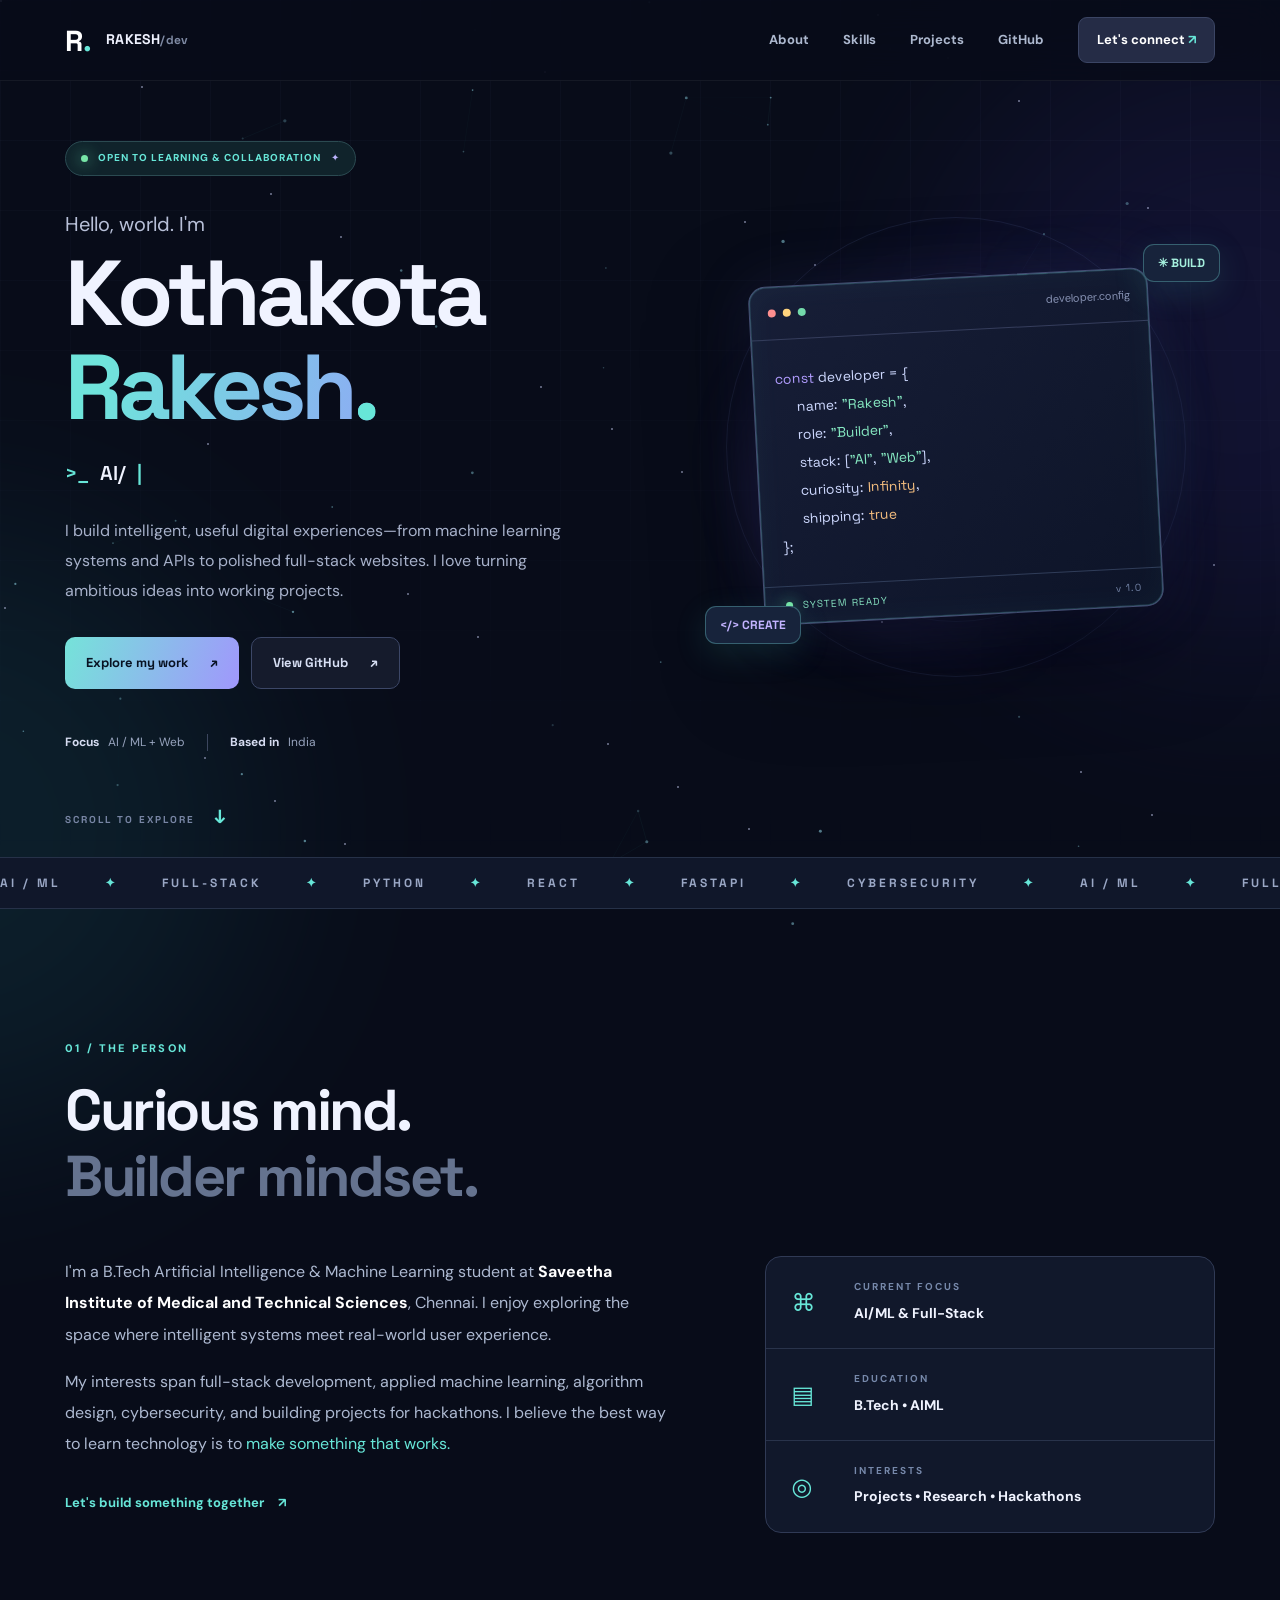
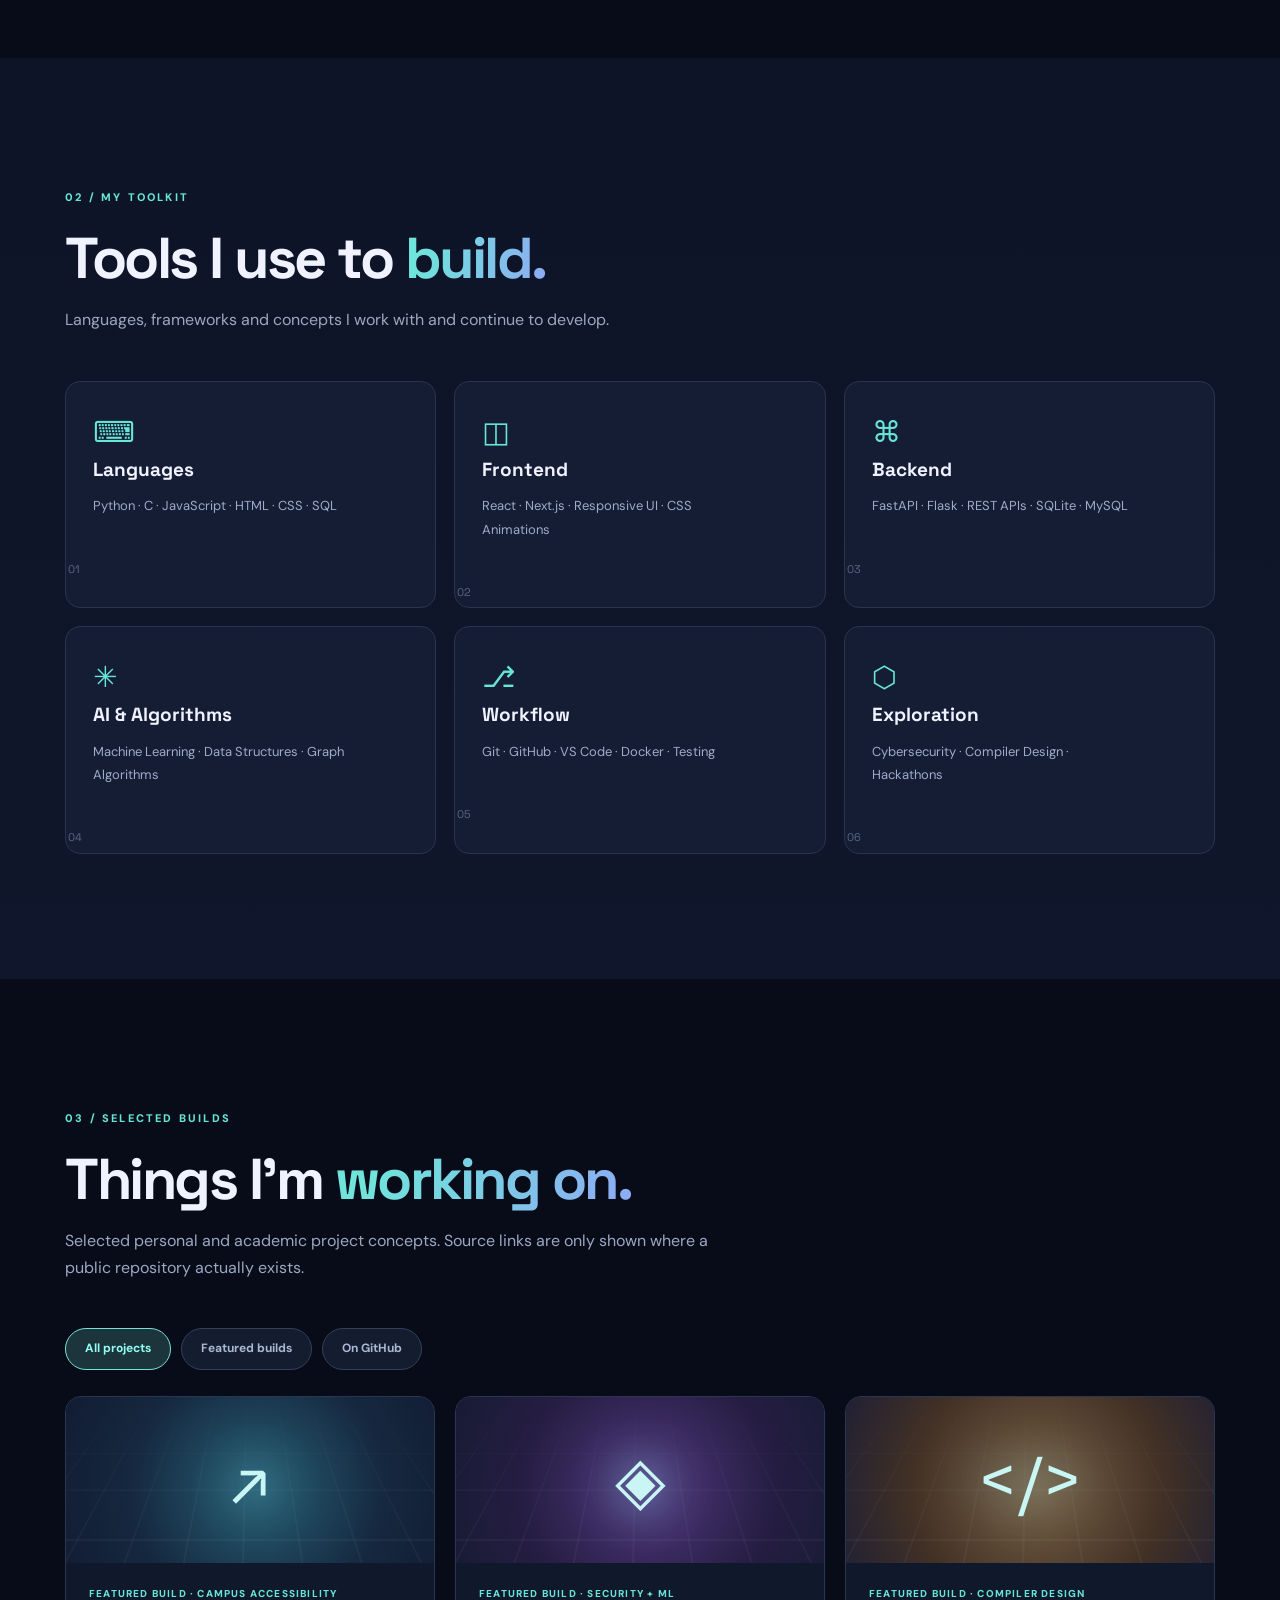
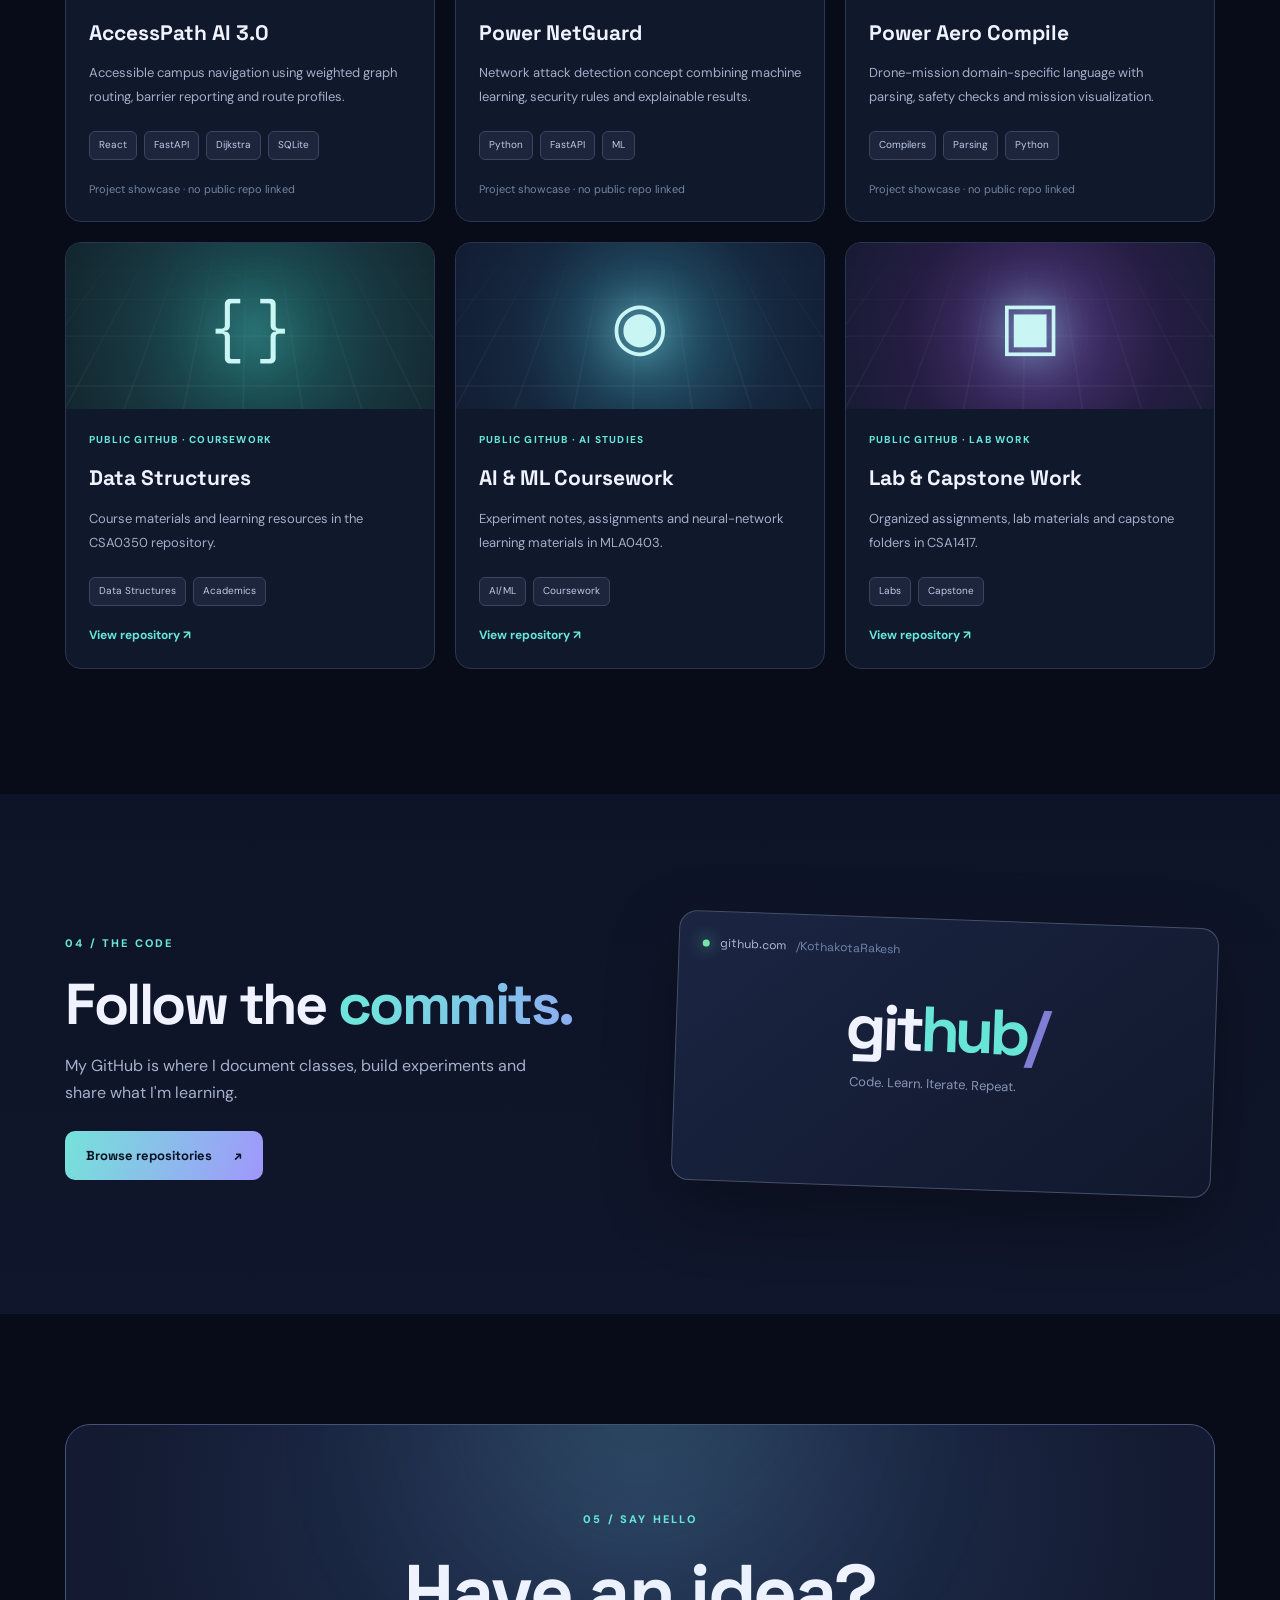
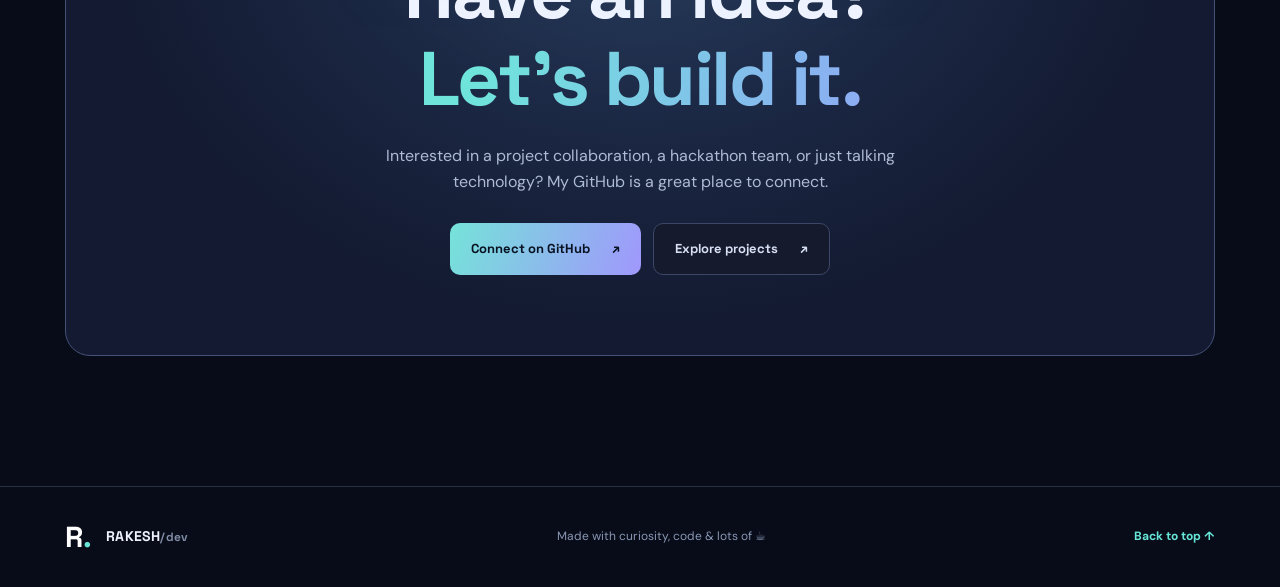
==== commit a871b7b1: "fix: update GitHub profile and portfolio links for KothakotaRakesh username" ====
--- a/index.html
+++ b/index.html
@@ -47,7 +47,7 @@
         <p class="hero-description">I build intelligent, useful digital experiences—from machine learning systems and APIs to polished full-stack websites. I love turning ambitious ideas into working projects.</p>
         <div class="hero-actions">
           <a class="btn btn-primary" href="#projects">Explore my work <span aria-hidden="true">↗</span></a>
-          <a class="btn btn-secondary" href="https://github.com/Rakesh192525075" target="_blank" rel="noopener noreferrer">View GitHub <span aria-hidden="true">↗</span></a>
+          <a class="btn btn-secondary" href="https://github.com/KothakotaRakesh" target="_blank" rel="noopener noreferrer">View GitHub <span aria-hidden="true">↗</span></a>
         </div>
         <div class="hero-mini"><span><b>Focus</b> AI / ML + Web</span><span class="mini-divider"></span><span><b>Based in</b> India</span></div>
       </div>
@@ -97,13 +97,13 @@
         <article class="project-card project-featured reveal" data-category="builds"><div class="project-art project-art-blue"><span class="project-glyph">↗</span><span class="project-art-grid"></span></div><div class="project-content"><span class="project-type">FEATURED BUILD · CAMPUS ACCESSIBILITY</span><h3>AccessPath AI 3.0</h3><p>Accessible campus navigation using weighted graph routing, barrier reporting and route profiles.</p><div class="tags"><span>React</span><span>FastAPI</span><span>Dijkstra</span><span>SQLite</span></div><span class="project-note">Project showcase · no public repo linked</span></div></article>
         <article class="project-card reveal" data-category="builds"><div class="project-art project-art-violet"><span class="project-glyph">◈</span><span class="project-art-grid"></span></div><div class="project-content"><span class="project-type">FEATURED BUILD · SECURITY + ML</span><h3>Power NetGuard</h3><p>Network attack detection concept combining machine learning, security rules and explainable results.</p><div class="tags"><span>Python</span><span>FastAPI</span><span>ML</span></div><span class="project-note">Project showcase · no public repo linked</span></div></article>
         <article class="project-card reveal" data-category="builds"><div class="project-art project-art-amber"><span class="project-glyph">&lt;/&gt;</span><span class="project-art-grid"></span></div><div class="project-content"><span class="project-type">FEATURED BUILD · COMPILER DESIGN</span><h3>Power Aero Compile</h3><p>Drone-mission domain-specific language with parsing, safety checks and mission visualization.</p><div class="tags"><span>Compilers</span><span>Parsing</span><span>Python</span></div><span class="project-note">Project showcase · no public repo linked</span></div></article>
-        <article class="project-card reveal" data-category="github"><div class="project-art project-art-teal"><span class="project-glyph">{ }</span><span class="project-art-grid"></span></div><div class="project-content"><span class="project-type">PUBLIC GITHUB · COURSEWORK</span><h3>Data Structures</h3><p>Course materials and learning resources in the CSA0350 repository.</p><div class="tags"><span>Data Structures</span><span>Academics</span></div><a class="project-link" href="https://github.com/Rakesh192525075/CSA0350" target="_blank" rel="noopener noreferrer">View repository <span aria-hidden="true">↗</span></a></div></article>
-        <article class="project-card reveal" data-category="github"><div class="project-art project-art-blue"><span class="project-glyph">◉</span><span class="project-art-grid"></span></div><div class="project-content"><span class="project-type">PUBLIC GITHUB · AI STUDIES</span><h3>AI & ML Coursework</h3><p>Experiment notes, assignments and neural-network learning materials in MLA0403.</p><div class="tags"><span>AI/ML</span><span>Coursework</span></div><a class="project-link" href="https://github.com/Rakesh192525075/MLA0403" target="_blank" rel="noopener noreferrer">View repository <span aria-hidden="true">↗</span></a></div></article>
-        <article class="project-card reveal" data-category="github"><div class="project-art project-art-violet"><span class="project-glyph">▣</span><span class="project-art-grid"></span></div><div class="project-content"><span class="project-type">PUBLIC GITHUB · LAB WORK</span><h3>Lab & Capstone Work</h3><p>Organized assignments, lab materials and capstone folders in CSA1417.</p><div class="tags"><span>Labs</span><span>Capstone</span></div><a class="project-link" href="https://github.com/Rakesh192525075/CSA1417" target="_blank" rel="noopener noreferrer">View repository <span aria-hidden="true">↗</span></a></div></article>
+        <article class="project-card reveal" data-category="github"><div class="project-art project-art-teal"><span class="project-glyph">{ }</span><span class="project-art-grid"></span></div><div class="project-content"><span class="project-type">PUBLIC GITHUB · COURSEWORK</span><h3>Data Structures</h3><p>Course materials and learning resources in the CSA0350 repository.</p><div class="tags"><span>Data Structures</span><span>Academics</span></div><a class="project-link" href="https://github.com/KothakotaRakesh/CSA0350" target="_blank" rel="noopener noreferrer">View repository <span aria-hidden="true">↗</span></a></div></article>
+        <article class="project-card reveal" data-category="github"><div class="project-art project-art-blue"><span class="project-glyph">◉</span><span class="project-art-grid"></span></div><div class="project-content"><span class="project-type">PUBLIC GITHUB · AI STUDIES</span><h3>AI & ML Coursework</h3><p>Experiment notes, assignments and neural-network learning materials in MLA0403.</p><div class="tags"><span>AI/ML</span><span>Coursework</span></div><a class="project-link" href="https://github.com/KothakotaRakesh/MLA0403" target="_blank" rel="noopener noreferrer">View repository <span aria-hidden="true">↗</span></a></div></article>
+        <article class="project-card reveal" data-category="github"><div class="project-art project-art-violet"><span class="project-glyph">▣</span><span class="project-art-grid"></span></div><div class="project-content"><span class="project-type">PUBLIC GITHUB · LAB WORK</span><h3>Lab & Capstone Work</h3><p>Organized assignments, lab materials and capstone folders in CSA1417.</p><div class="tags"><span>Labs</span><span>Capstone</span></div><a class="project-link" href="https://github.com/KothakotaRakesh/CSA1417" target="_blank" rel="noopener noreferrer">View repository <span aria-hidden="true">↗</span></a></div></article>
       </div>
     </section>
-    <section class="section section-tinted" id="github" aria-labelledby="github-title"><div class="shell github-band reveal"><div><span class="section-kicker">04 / THE CODE</span><h2 id="github-title">Follow the <span class="gradient-text">commits.</span></h2><p>My GitHub is where I document classes, build experiments and share what I'm learning.</p><a class="btn btn-primary" href="https://github.com/Rakesh192525075?tab=repositories" target="_blank" rel="noopener noreferrer">Browse repositories <span aria-hidden="true">↗</span></a></div><div class="github-panel"><div class="github-panel-top"><span class="panel-dot"></span> github.com<span class="panel-path">/Rakesh192525075</span></div><div class="github-logo" aria-hidden="true">git<span>hub</span><span class="slash">/</span></div><p>Code. Learn. Iterate. Repeat.</p></div></div></section>
-    <section class="section shell contact-section" id="contact" aria-labelledby="contact-title"><div class="contact-box reveal"><span class="section-kicker">05 / SAY HELLO</span><h2 id="contact-title">Have an idea?<br><span class="gradient-text">Let's build it.</span></h2><p>Interested in a project collaboration, a hackathon team, or just talking technology? My GitHub is a great place to connect.</p><div class="contact-actions"><a class="btn btn-primary" href="https://github.com/Rakesh192525075" target="_blank" rel="noopener noreferrer">Connect on GitHub <span aria-hidden="true">↗</span></a><a class="btn btn-secondary" href="#projects">Explore projects <span aria-hidden="true">↗</span></a></div><div class="optional-socials" id="optional-socials" aria-label="Additional social links"></div></div></section>
+    <section class="section section-tinted" id="github" aria-labelledby="github-title"><div class="shell github-band reveal"><div><span class="section-kicker">04 / THE CODE</span><h2 id="github-title">Follow the <span class="gradient-text">commits.</span></h2><p>My GitHub is where I document classes, build experiments and share what I'm learning.</p><a class="btn btn-primary" href="https://github.com/KothakotaRakesh?tab=repositories" target="_blank" rel="noopener noreferrer">Browse repositories <span aria-hidden="true">↗</span></a></div><div class="github-panel"><div class="github-panel-top"><span class="panel-dot"></span> github.com<span class="panel-path">/KothakotaRakesh</span></div><div class="github-logo" aria-hidden="true">git<span>hub</span><span class="slash">/</span></div><p>Code. Learn. Iterate. Repeat.</p></div></div></section>
+    <section class="section shell contact-section" id="contact" aria-labelledby="contact-title"><div class="contact-box reveal"><span class="section-kicker">05 / SAY HELLO</span><h2 id="contact-title">Have an idea?<br><span class="gradient-text">Let's build it.</span></h2><p>Interested in a project collaboration, a hackathon team, or just talking technology? My GitHub is a great place to connect.</p><div class="contact-actions"><a class="btn btn-primary" href="https://github.com/KothakotaRakesh" target="_blank" rel="noopener noreferrer">Connect on GitHub <span aria-hidden="true">↗</span></a><a class="btn btn-secondary" href="#projects">Explore projects <span aria-hidden="true">↗</span></a></div><div class="optional-socials" id="optional-socials" aria-label="Additional social links"></div></div></section>
   </main>
   <footer class="site-footer"><div class="shell footer-inner"><a class="brand" href="#top"><span class="brand-symbol">R<span class="brand-accent">.</span></span><span class="brand-label">RAKESH<span class="muted">/dev</span></span></a><span>Made with curiosity, code & lots of ☕</span><a href="#top" class="back-to-top">Back to top ↑</a></div></footer>
 </body>
--- a/assets/advanced-effects.css
+++ b/assets/advanced-effects.css
@@ -1,4 +1,7 @@
 /* Enhanced motion layer — progressive enhancement, loaded after styles.css. */
+/* Keep ambient particles above the page background but below all interactive content. */
+#stars { z-index:0; }
+main { position:relative; z-index:1; }
 :root { --glow-x:50%; --glow-y:50%; }
 #particle-field {
   position:absolute; inset:0; display:block; width:100%; height:100%;
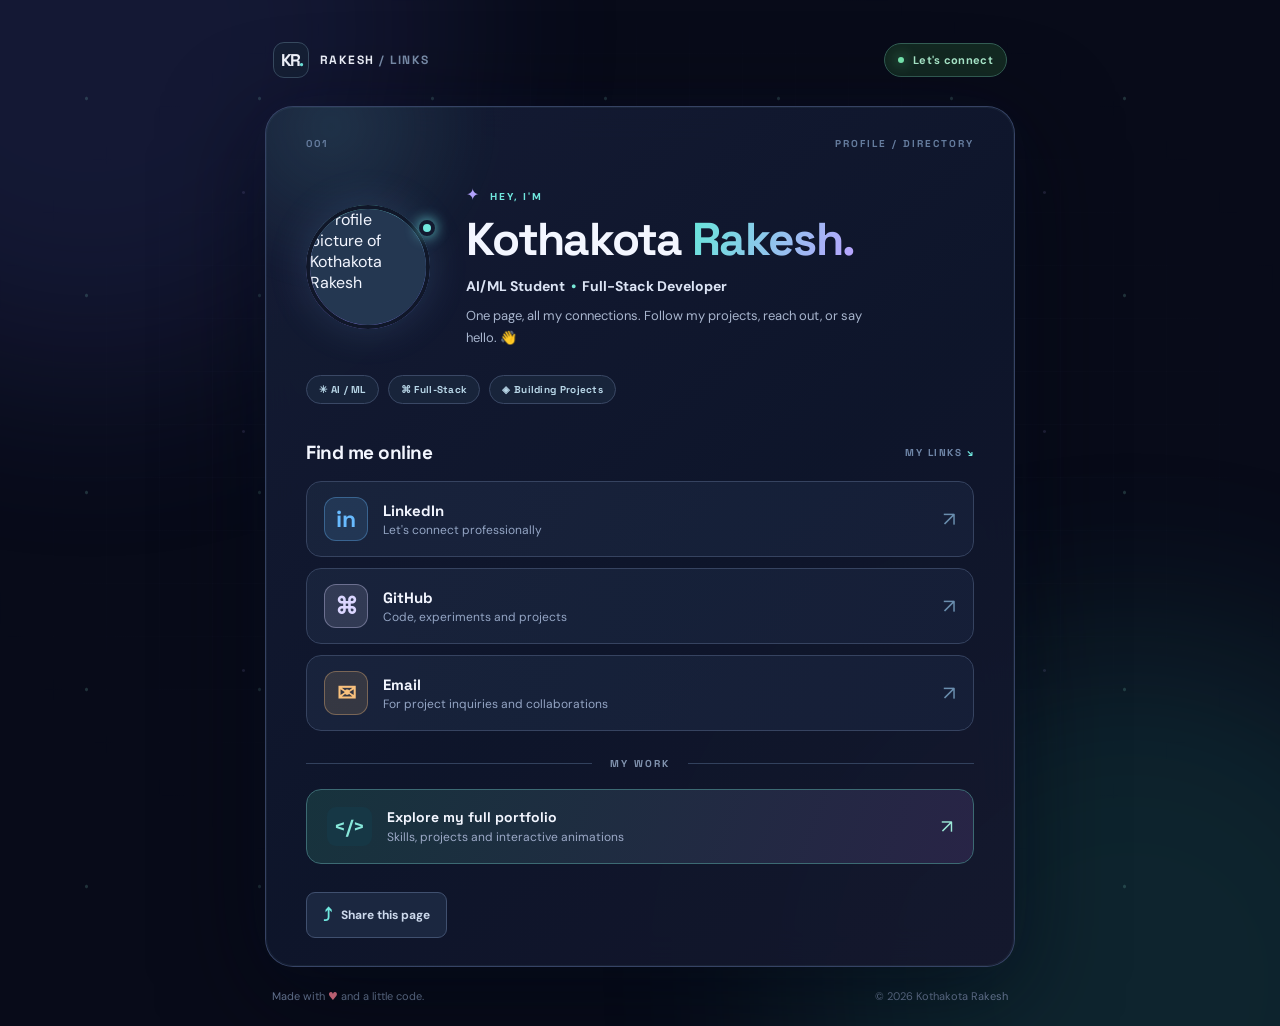
==== commit 0fdf6599: "feat: make portfolio URL open single-page social contact hub" ====
--- a/index.html
+++ b/index.html
@@ -3,108 +3,100 @@
 <head>
   <meta charset="UTF-8">
   <meta name="viewport" content="width=device-width, initial-scale=1">
-  <meta name="theme-color" content="#080c19">
-  <meta name="description" content="Portfolio of Kothakota Rakesh — B.Tech AI/ML student, full-stack developer and builder of practical AI applications.">
-  <meta property="og:title" content="Kothakota Rakesh | AI/ML & Full-Stack Developer">
-  <meta property="og:description" content="Explore my projects, skills and development journey.">
-  <meta property="og:type" content="website">
-  <title>Kothakota Rakesh | AI/ML & Full-Stack Developer</title>
+  <meta name="theme-color" content="#080b19">
+  <meta name="description" content="Connect with Kothakota Rakesh — AI/ML student, full-stack developer. GitHub, LinkedIn, contact links and portfolio in one place.">
+  <meta property="og:type" content="profile">
+  <meta property="og:title" content="Kothakota Rakesh | All My Links">
+  <meta property="og:description" content="One page. All my links. Let's connect!">
+  <meta property="og:image" content="https://avatars.githubusercontent.com/u/224697908?v=4">
+  <title>Kothakota Rakesh | Connect With Me</title>
   <link rel="icon" type="image/svg+xml" href="./assets/favicon.svg">
-  <link rel="preconnect" href="https://fonts.googleapis.com">
-  <link rel="preconnect" href="https://fonts.gstatic.com" crossorigin>
-  <link href="https://fonts.googleapis.com/css2?family=DM+Sans:wght@400;500;600;700&family=Space+Grotesk:wght@400;500;600;700&display=swap" rel="stylesheet">
-  <link rel="stylesheet" href="./assets/styles.css">
-  <link rel="stylesheet" href="./assets/advanced-effects.css?v=2">
-  <script defer src="./assets/app.js"></script>
-  <script defer src="./assets/advanced-effects.js?v=2"></script>
+  <link rel="stylesheet" href="./assets/links.css?v=1">
+  <script src="./assets/links.js?v=1" defer></script>
 </head>
 <body>
-  <a href="#main" class="skip-link">Skip to main content</a>
-  <div class="ambient ambient-one" aria-hidden="true"></div>
-  <div class="ambient ambient-two" aria-hidden="true"></div>
-  <div class="grid-overlay" aria-hidden="true"></div>
-  <div id="stars" aria-hidden="true"></div>
-  <header class="site-header" id="top">
-    <nav class="nav shell" aria-label="Main navigation">
-      <a class="brand" href="#top" aria-label="Kothakota Rakesh home"><span class="brand-symbol">R<span class="brand-accent">.</span></span><span class="brand-label">RAKESH<span class="muted">/dev</span></span></a>
-      <button type="button" class="menu-toggle" id="menu-toggle" aria-label="Open navigation" aria-expanded="false" aria-controls="navigation"><span></span><span></span><span></span></button>
-      <div class="nav-links" id="navigation">
-        <a href="#about">About</a>
-        <a href="#skills">Skills</a>
-        <a href="#projects">Projects</a>
-        <a href="#github">GitHub</a>
-        <a href="#contact" class="nav-contact">Let's connect <span aria-hidden="true">↗</span></a>
-      </div>
-    </nav>
-  </header>
-  <main id="main">
-    <section class="hero shell" aria-labelledby="hero-heading">
-      <div class="hero-copy reveal">
-        <div class="eyebrow"><span class="status-pulse" aria-hidden="true"></span> OPEN TO LEARNING & COLLABORATION <span class="eyebrow-star">✦</span></div>
-        <p class="intro-line">Hello, world. I'm</p>
-        <h1 id="hero-heading">Kothakota<br><span class="gradient-text">Rakesh<span class="dot">.</span></span></h1>
-        <div class="role-line"><span class="code-arrow" aria-hidden="true">&gt;_</span> <span id="typed-role">AI/ML Student</span><span class="cursor" aria-hidden="true">|</span></div>
-        <p class="hero-description">I build intelligent, useful digital experiences—from machine learning systems and APIs to polished full-stack websites. I love turning ambitious ideas into working projects.</p>
-        <div class="hero-actions">
-          <a class="btn btn-primary" href="#projects">Explore my work <span aria-hidden="true">↗</span></a>
-          <a class="btn btn-secondary" href="https://github.com/KothakotaRakesh" target="_blank" rel="noopener noreferrer">View GitHub <span aria-hidden="true">↗</span></a>
+  <a class="skip-link" href="#links">Skip to links</a>
+  <div class="ambient ambient-a" aria-hidden="true"></div>
+  <div class="ambient ambient-b" aria-hidden="true"></div>
+  <div class="grid-layer" aria-hidden="true"></div>
+  <div class="twinkle-field" aria-hidden="true"></div>
+  <main class="page-wrap">
+    <div class="page-shell">
+      <header class="masthead">
+        <a class="wordmark" href="./" aria-label="Kothakota Rakesh home"><span class="wordmark-box">KR<span>.</span></span> <span>RAKESH <span class="wordmark-sub">/ LINKS</span></span></a>
+        <span class="live-badge"><span class="live-dot"></span> Let's connect</span>
+      </header>
+
+      <article class="profile-card" aria-labelledby="person-name">
+        <div class="card-shimmer" aria-hidden="true"></div>
+        <div class="top-ornament" aria-hidden="true"><span>001</span><span>PROFILE / DIRECTORY</span></div>
+        <div class="profile-head">
+          <div class="avatar-orbit">
+            <img class="avatar" src="https://avatars.githubusercontent.com/u/224697908?v=4"
+                 alt="Profile picture of Kothakota Rakesh" width="118" height="118" loading="eager">
+            <span class="orbit-point" aria-hidden="true"></span>
+          </div>
+          <div class="identity">
+            <p class="eyebrow"><span class="eyebrow-spark">✦</span> HEY, I'M</p>
+            <h1 id="person-name">Kothakota <span>Rakesh.</span></h1>
+            <p class="role">AI/ML Student <span class="role-dot">•</span> Full-Stack Developer</p>
+            <p class="description">One page, all my connections. Follow my projects, reach out, or say hello. 👋</p>
+          </div>
         </div>
-        <div class="hero-mini"><span><b>Focus</b> AI / ML + Web</span><span class="mini-divider"></span><span><b>Based in</b> India</span></div>
-      </div>
-      <div class="hero-art reveal" aria-hidden="true">
-        <div class="halo halo-outer"></div><div class="halo halo-inner"></div>
-        <div class="orbit orbit-one"></div><div class="orbit orbit-two"></div>
-        <div class="hero-card">
-          <div class="card-chrome"><span></span><span></span><span></span><small>developer.config</small></div>
-          <div class="code-lines">
-            <div><span class="code-purple">const</span> developer = {</div>
-            <div class="indent">name: <span class="code-green">"Rakesh"</span>,</div>
-            <div class="indent">role: <span class="code-green">"Builder"</span>,</div>
-            <div class="indent">stack: [<span class="code-green">"AI"</span>, <span class="code-green">"Web"</span>],</div>
-            <div class="indent">curiosity: <span class="code-orange">Infinity</span>,</div>
-            <div class="indent">shipping: <span class="code-orange">true</span></div>
-            <div>};</div>
+
+        <div class="tags" aria-label="Interests"><span>✳ AI / ML</span><span>⌘ Full-Stack</span><span>◈ Building Projects</span></div>
+
+        <section class="links-section" id="links" aria-labelledby="links-heading">
+          <div class="section-header"><h2 id="links-heading">Find me online</h2><span class="section-count">MY LINKS <span aria-hidden="true">↘</span></span></div>
+
+          <div class="links-stack">
+            <a class="social-link linkedin" href="https://www.linkedin.com/in/kothakota-rakesh-b31499380/" target="_blank" rel="noopener noreferrer" aria-label="Visit my LinkedIn profile in a new tab">
+              <span class="social-icon" aria-hidden="true">in</span>
+              <span class="link-copy"><strong>LinkedIn</strong><small>Let's connect professionally</small></span>
+              <span class="link-arrow" aria-hidden="true">↗</span>
+            </a>
+            <a class="social-link github" href="https://github.com/KothakotaRakesh" target="_blank" rel="noopener noreferrer" aria-label="Visit my GitHub profile in a new tab">
+              <span class="social-icon" aria-hidden="true">⌘</span>
+              <span class="link-copy"><strong>GitHub</strong><small>Code, experiments and projects</small></span>
+              <span class="link-arrow" aria-hidden="true">↗</span>
+            </a>
+            <a class="social-link whatsapp" id="whatsapp-link" hidden target="_blank" rel="noopener noreferrer" aria-label="Message me on WhatsApp in a new tab">
+              <span class="social-icon" aria-hidden="true">✆</span>
+              <span class="link-copy"><strong>WhatsApp</strong><small>Send me a message</small></span>
+              <span class="link-arrow" aria-hidden="true">↗</span>
+            </a>
+            <a class="social-link instagram" id="instagram-link" hidden target="_blank" rel="noopener noreferrer" aria-label="Visit my Instagram profile in a new tab">
+              <span class="social-icon" aria-hidden="true">◎</span>
+              <span class="link-copy"><strong>Instagram</strong><small>Follow my updates</small></span>
+              <span class="link-arrow" aria-hidden="true">↗</span>
+            </a>
+            <a class="social-link phone" id="phone-link" hidden aria-label="Call me">
+              <span class="social-icon" aria-hidden="true">☎</span>
+              <span class="link-copy"><strong>Phone</strong><small>Call directly</small></span>
+              <span class="link-arrow" aria-hidden="true">↗</span>
+            </a>
+            <a class="social-link email" href="mailto:192525075.simats@saveetha.com" aria-label="Email Kothakota Rakesh">
+              <span class="social-icon" aria-hidden="true">✉</span>
+              <span class="link-copy"><strong>Email</strong><small>For project inquiries and collaborations</small></span>
+              <span class="link-arrow" aria-hidden="true">↗</span>
+            </a>
           </div>
-          <div class="code-footer"><span class="green-circle"></span> SYSTEM READY <span class="footer-end">v 1.0</span></div>
+
+          <div class="section-divider"><span>MY WORK</span></div>
+          <a class="portfolio-cta" href="./portfolio.html" aria-label="Open my full animated portfolio">
+            <span class="portfolio-icon" aria-hidden="true">&lt;/&gt;</span>
+            <span><strong>Explore my full portfolio</strong><small>Skills, projects and interactive animations</small></span>
+            <span class="cta-arrow" aria-hidden="true">↗</span>
+          </a>
+        </section>
+
+        <div class="bottom-actions">
+          <button class="share-button" type="button" id="share-button"><span aria-hidden="true">⤴</span> Share this page</button>
+          <span class="response" role="status" aria-live="polite" id="share-status"></span>
         </div>
-        <div class="floating-chip chip-a">✳ BUILD</div><div class="floating-chip chip-b">&lt;/&gt; CREATE</div>
-      </div>
-      <a class="scroll-indicator" href="#about">SCROLL TO EXPLORE <span aria-hidden="true">↓</span></a>
-    </section>
-    <div class="marquee" aria-hidden="true"><div class="marquee-track">AI / ML <span>✦</span> FULL-STACK <span>✦</span> PYTHON <span>✦</span> REACT <span>✦</span> FASTAPI <span>✦</span> CYBERSECURITY <span>✦</span> AI / ML <span>✦</span> FULL-STACK <span>✦</span> PYTHON <span>✦</span> REACT <span>✦</span> FASTAPI <span>✦</span> CYBERSECURITY <span>✦</span></div></div>
-    <section class="section shell" id="about" aria-labelledby="about-title">
-      <div class="section-heading reveal"><span class="section-kicker">01 / THE PERSON</span><h2 id="about-title">Curious mind.<br><span class="muted-heading">Builder mindset.</span></h2></div>
-      <div class="about-grid">
-        <div class="about-copy reveal"><p>I'm a B.Tech Artificial Intelligence & Machine Learning student at <strong>Saveetha Institute of Medical and Technical Sciences</strong>, Chennai. I enjoy exploring the space where intelligent systems meet real-world user experience.</p><p>My interests span full-stack development, applied machine learning, algorithm design, cybersecurity, and building projects for hackathons. I believe the best way to learn technology is to <em>make something that works.</em></p><a class="inline-link" href="#contact">Let's build something together <span aria-hidden="true">↗</span></a></div>
-        <div class="about-facts reveal"><div><span class="fact-icon">⌘</span><span><small>CURRENT FOCUS</small><strong>AI/ML & Full-Stack</strong></span></div><div><span class="fact-icon">▤</span><span><small>EDUCATION</small><strong>B.Tech • AIML</strong></span></div><div><span class="fact-icon">◎</span><span><small>INTERESTS</small><strong>Projects • Research • Hackathons</strong></span></div></div>
-      </div>
-    </section>
-    <section class="section section-tinted" id="skills" aria-labelledby="skills-title"><div class="shell">
-      <div class="section-heading reveal"><span class="section-kicker">02 / MY TOOLKIT</span><h2 id="skills-title">Tools I use to <span class="gradient-text">build.</span></h2><p>Languages, frameworks and concepts I work with and continue to develop.</p></div>
-      <div class="skills-grid">
-        <article class="skill-card reveal"><div class="skill-icon">⌨</div><h3>Languages</h3><p>Python · C · JavaScript · HTML · CSS · SQL</p><span class="card-index">01</span></article>
-        <article class="skill-card reveal"><div class="skill-icon">◫</div><h3>Frontend</h3><p>React · Next.js · Responsive UI · CSS Animations</p><span class="card-index">02</span></article>
-        <article class="skill-card reveal"><div class="skill-icon">⌘</div><h3>Backend</h3><p>FastAPI · Flask · REST APIs · SQLite · MySQL</p><span class="card-index">03</span></article>
-        <article class="skill-card reveal"><div class="skill-icon">✳</div><h3>AI & Algorithms</h3><p>Machine Learning · Data Structures · Graph Algorithms</p><span class="card-index">04</span></article>
-        <article class="skill-card reveal"><div class="skill-icon">⎇</div><h3>Workflow</h3><p>Git · GitHub · VS Code · Docker · Testing</p><span class="card-index">05</span></article>
-        <article class="skill-card reveal"><div class="skill-icon">⬡</div><h3>Exploration</h3><p>Cybersecurity · Compiler Design · Hackathons</p><span class="card-index">06</span></article>
-      </div>
-    </div></section>
-    <section class="section shell" id="projects" aria-labelledby="projects-title">
-      <div class="section-heading reveal"><span class="section-kicker">03 / SELECTED BUILDS</span><h2 id="projects-title">Things I'm <span class="gradient-text">working on.</span></h2><p>Selected personal and academic project concepts. Source links are only shown where a public repository actually exists.</p></div>
-      <div class="project-controls reveal" role="group" aria-label="Filter projects"><button type="button" class="filter is-active" data-filter="all" aria-pressed="true">All projects</button><button type="button" class="filter" data-filter="builds" aria-pressed="false">Featured builds</button><button type="button" class="filter" data-filter="github" aria-pressed="false">On GitHub</button></div>
-      <div class="projects-grid" id="project-grid">
-        <article class="project-card project-featured reveal" data-category="builds"><div class="project-art project-art-blue"><span class="project-glyph">↗</span><span class="project-art-grid"></span></div><div class="project-content"><span class="project-type">FEATURED BUILD · CAMPUS ACCESSIBILITY</span><h3>AccessPath AI 3.0</h3><p>Accessible campus navigation using weighted graph routing, barrier reporting and route profiles.</p><div class="tags"><span>React</span><span>FastAPI</span><span>Dijkstra</span><span>SQLite</span></div><span class="project-note">Project showcase · no public repo linked</span></div></article>
-        <article class="project-card reveal" data-category="builds"><div class="project-art project-art-violet"><span class="project-glyph">◈</span><span class="project-art-grid"></span></div><div class="project-content"><span class="project-type">FEATURED BUILD · SECURITY + ML</span><h3>Power NetGuard</h3><p>Network attack detection concept combining machine learning, security rules and explainable results.</p><div class="tags"><span>Python</span><span>FastAPI</span><span>ML</span></div><span class="project-note">Project showcase · no public repo linked</span></div></article>
-        <article class="project-card reveal" data-category="builds"><div class="project-art project-art-amber"><span class="project-glyph">&lt;/&gt;</span><span class="project-art-grid"></span></div><div class="project-content"><span class="project-type">FEATURED BUILD · COMPILER DESIGN</span><h3>Power Aero Compile</h3><p>Drone-mission domain-specific language with parsing, safety checks and mission visualization.</p><div class="tags"><span>Compilers</span><span>Parsing</span><span>Python</span></div><span class="project-note">Project showcase · no public repo linked</span></div></article>
-        <article class="project-card reveal" data-category="github"><div class="project-art project-art-teal"><span class="project-glyph">{ }</span><span class="project-art-grid"></span></div><div class="project-content"><span class="project-type">PUBLIC GITHUB · COURSEWORK</span><h3>Data Structures</h3><p>Course materials and learning resources in the CSA0350 repository.</p><div class="tags"><span>Data Structures</span><span>Academics</span></div><a class="project-link" href="https://github.com/KothakotaRakesh/CSA0350" target="_blank" rel="noopener noreferrer">View repository <span aria-hidden="true">↗</span></a></div></article>
-        <article class="project-card reveal" data-category="github"><div class="project-art project-art-blue"><span class="project-glyph">◉</span><span class="project-art-grid"></span></div><div class="project-content"><span class="project-type">PUBLIC GITHUB · AI STUDIES</span><h3>AI & ML Coursework</h3><p>Experiment notes, assignments and neural-network learning materials in MLA0403.</p><div class="tags"><span>AI/ML</span><span>Coursework</span></div><a class="project-link" href="https://github.com/KothakotaRakesh/MLA0403" target="_blank" rel="noopener noreferrer">View repository <span aria-hidden="true">↗</span></a></div></article>
-        <article class="project-card reveal" data-category="github"><div class="project-art project-art-violet"><span class="project-glyph">▣</span><span class="project-art-grid"></span></div><div class="project-content"><span class="project-type">PUBLIC GITHUB · LAB WORK</span><h3>Lab & Capstone Work</h3><p>Organized assignments, lab materials and capstone folders in CSA1417.</p><div class="tags"><span>Labs</span><span>Capstone</span></div><a class="project-link" href="https://github.com/KothakotaRakesh/CSA1417" target="_blank" rel="noopener noreferrer">View repository <span aria-hidden="true">↗</span></a></div></article>
-      </div>
-    </section>
-    <section class="section section-tinted" id="github" aria-labelledby="github-title"><div class="shell github-band reveal"><div><span class="section-kicker">04 / THE CODE</span><h2 id="github-title">Follow the <span class="gradient-text">commits.</span></h2><p>My GitHub is where I document classes, build experiments and share what I'm learning.</p><a class="btn btn-primary" href="https://github.com/KothakotaRakesh?tab=repositories" target="_blank" rel="noopener noreferrer">Browse repositories <span aria-hidden="true">↗</span></a></div><div class="github-panel"><div class="github-panel-top"><span class="panel-dot"></span> github.com<span class="panel-path">/KothakotaRakesh</span></div><div class="github-logo" aria-hidden="true">git<span>hub</span><span class="slash">/</span></div><p>Code. Learn. Iterate. Repeat.</p></div></div></section>
-    <section class="section shell contact-section" id="contact" aria-labelledby="contact-title"><div class="contact-box reveal"><span class="section-kicker">05 / SAY HELLO</span><h2 id="contact-title">Have an idea?<br><span class="gradient-text">Let's build it.</span></h2><p>Interested in a project collaboration, a hackathon team, or just talking technology? My GitHub is a great place to connect.</p><div class="contact-actions"><a class="btn btn-primary" href="https://github.com/KothakotaRakesh" target="_blank" rel="noopener noreferrer">Connect on GitHub <span aria-hidden="true">↗</span></a><a class="btn btn-secondary" href="#projects">Explore projects <span aria-hidden="true">↗</span></a></div><div class="optional-socials" id="optional-socials" aria-label="Additional social links"></div></div></section>
+      </article>
+      <footer class="footer"><p>Made with <span class="heart" aria-label="love">♥</span> and a little code.</p><p>© <span id="year">2026</span> Kothakota Rakesh</p></footer>
+    </div>
   </main>
-  <footer class="site-footer"><div class="shell footer-inner"><a class="brand" href="#top"><span class="brand-symbol">R<span class="brand-accent">.</span></span><span class="brand-label">RAKESH<span class="muted">/dev</span></span></a><span>Made with curiosity, code & lots of ☕</span><a href="#top" class="back-to-top">Back to top ↑</a></div></footer>
 </body>
-</html>+</html>
--- a/assets/links.css
+++ b/assets/links.css
@@ -0,0 +1,113 @@
+@import url('https://fonts.googleapis.com/css2?family=DM+Sans:wght@400;500;600;700&family=Space+Grotesk:wght@400;500;600;700&display=swap');
+:root{color-scheme:dark;--bg:#080b19;--ink:#f3f6ff;--muted:#a4b1cc;--accent:#70e7de;--purple:#a48bff;--stroke:#303a58}
+*,*::before,*::after{box-sizing:border-box}
+html{scroll-behavior:smooth}
+body{margin:0;min-height:100vh;background:var(--bg);color:var(--ink);font-family:'DM Sans',ui-sans-serif,system-ui,sans-serif;overflow-x:hidden;isolation:isolate}
+a{color:inherit;text-decoration:none}
+button{font:inherit}
+a:focus-visible,button:focus-visible{outline:3px solid #8cf5e8;outline-offset:5px}
+[hidden]{display:none!important}
+.skip-link{position:absolute;z-index:100;top:-100px;left:10px;padding:10px;background:white;color:#060b15;border-radius:6px}
+.skip-link:focus{top:10px}
+.ambient{position:fixed;width:min(700px,90vw);aspect-ratio:1;filter:blur(100px);border-radius:50%;pointer-events:none;z-index:-2;opacity:.18}
+.ambient-a{top:-320px;left:-260px;background:#4e56b3;animation:drift-a 17s ease-in-out infinite alternate}
+.ambient-b{right:-200px;bottom:-430px;background:#2c968f;animation:drift-b 21s ease-in-out infinite alternate}
+.grid-layer{position:fixed;inset:0;z-index:-3;pointer-events:none;background-image:linear-gradient(#c7d8ff08 1px,transparent 1px),linear-gradient(90deg,#c7d8ff08 1px,transparent 1px);background-size:53px 53px;mask-image:radial-gradient(ellipse at center,#000 10%,transparent 80%)}
+.twinkle-field{position:fixed;inset:0;pointer-events:none;z-index:-1;background-image:radial-gradient(#9ef8e1b8 1px,transparent 2px),radial-gradient(#bcafffa6 1px,transparent 2px);background-position:0 0,110px 73px;background-size:173px 197px,267px 239px;opacity:.23;animation:stars-drift 30s linear infinite}
+.page-wrap{min-height:100vh;padding:34px 18px 18px;display:flex;justify-content:center}
+.page-shell{width:min(100%,750px);position:relative}
+.masthead{display:flex;justify-content:space-between;gap:16px;align-items:center;padding:8px 8px 28px}
+.wordmark{font:700 12px 'Space Grotesk',sans-serif;letter-spacing:1.4px;display:flex;align-items:center;gap:11px}
+.wordmark-box{display:inline-flex;align-items:center;justify-content:center;width:36px;height:36px;border-radius:11px;background:#151f35;border:1px solid #384b61;font-size:17px;letter-spacing:-2px}
+.wordmark-box span{color:var(--accent)}
+.wordmark-sub{color:#7b8fac}
+.live-badge{border:1px solid #345f55;border-radius:100px;background:#132922;padding:9px 13px;display:inline-flex;align-items:center;gap:9px;color:#acecce;letter-spacing:.3px;font-size:11px;font-weight:700}
+.live-dot{width:6px;height:6px;border-radius:50%;background:#78eab2;box-shadow:0 0 13px #67dca1;animation:soft-pulse 3s ease-in-out infinite}
+.profile-card{border-radius:28px;border:1px solid #4a5a82a8;background:linear-gradient(140deg,#161d36eb,#0f172cea 55%,#15172de8);box-shadow:0 25px 100px #020713a6,0 0 50px #7475ec0d;position:relative;overflow:hidden;padding:30px 40px 28px;backdrop-filter:blur(18px);animation:card-enter .8s cubic-bezier(.2,.8,.2,1) both}
+.profile-card::before{content:"";position:absolute;inset:0;border-radius:inherit;border:1px solid #aaf9ed0d;pointer-events:none}
+.card-shimmer{position:absolute;left:-100px;top:-130px;width:330px;height:300px;background:radial-gradient(circle,#73e6e51e,transparent 70%);pointer-events:none;filter:blur(15px);animation:light-move 15s ease-in-out infinite alternate}
+.top-ornament{display:flex;justify-content:space-between;gap:10px;color:#657c9e;font:700 10px 'Space Grotesk',sans-serif;letter-spacing:2px;margin-bottom:34px;position:relative}
+.profile-head{display:grid;grid-template-columns:132px 1fr;align-items:center;gap:28px;position:relative}
+.avatar-orbit{width:124px;height:124px;border-radius:50%;padding:4px;background:conic-gradient(from 0deg,var(--accent),#7682ef,var(--purple),#72e7cf);position:relative;box-shadow:0 0 40px #7eb8f62a;animation:ring-spin 20s linear infinite}
+.avatar{display:block;border-radius:50%;width:100%;height:100%;object-fit:cover;background:#243751;outline:4px solid #101729}
+.orbit-point{position:absolute;right:-5px;top:15px;width:16px;height:16px;background:var(--accent);border:4px solid #131a30;border-radius:50%;box-shadow:0 0 14px #6fece7}
+.identity{min-width:0}
+.eyebrow{color:var(--accent);font-size:10px;font-weight:800;letter-spacing:2px;margin:0 0 10px}
+.eyebrow-spark{color:#b2a2fc;font-size:16px;margin-right:5px}
+h1{font:700 clamp(29px,5vw,46px)/1.08 'Space Grotesk',sans-serif;letter-spacing:-1.7px;margin:0 0 12px}
+h1 span{background:linear-gradient(110deg,#67e6da,#b9a3ff);background-clip:text;-webkit-background-clip:text;color:transparent}
+.role{font-size:14px;font-weight:700;color:#dce4f5;margin:0 0 10px}
+.role-dot{color:#79e9d8;margin:0 3px}
+.description{font-size:13px;line-height:1.75;color:#a8b5ce;margin:0;max-width:420px}
+.tags{display:flex;flex-wrap:wrap;gap:9px;margin:25px 0 36px;position:relative}
+.tags span{font:700 10px 'Space Grotesk',sans-serif;color:#b8d6e7;border:1px solid #3a4865;padding:7px 12px;background:#1b2940bd;border-radius:100px;letter-spacing:.3px}
+.links-section{position:relative}
+.section-header{display:flex;align-items:center;justify-content:space-between;gap:12px;margin-bottom:16px}
+h2{font:700 19px 'Space Grotesk',sans-serif;letter-spacing:-.5px;margin:0}
+.section-count{font:700 10px 'Space Grotesk',sans-serif;letter-spacing:1.5px;color:#6f86a8}
+.section-count span{color:var(--accent)}
+.links-stack{display:grid;gap:11px}
+.social-link{--highlight:#7ee7dd;display:flex;align-items:center;gap:15px;padding:15px 17px;border-radius:15px;border:1px solid #364360;background:linear-gradient(110deg,#1b2740c9,#17213bcc);min-height:73px;position:relative;isolation:isolate;overflow:hidden;transform:translateZ(0);transition:transform .23s ease,border-color .23s ease,box-shadow .23s ease,background .23s ease}
+.social-link::before{content:"";position:absolute;inset:0;background:radial-gradient(220px circle at var(--mouse-x,50%) var(--mouse-y,50%),color-mix(in srgb,var(--highlight),transparent 82%),transparent 85%);opacity:0;transition:opacity .2s;pointer-events:none;z-index:-1}
+.social-link:hover,.social-link:focus-visible{transform:translateY(-3px) scale(1.008);border-color:var(--highlight);box-shadow:0 12px 34px #0005,0 0 17px color-mix(in srgb,var(--highlight),transparent 88%)}
+.social-link:hover::before,.social-link:focus-visible::before{opacity:1}
+.social-icon{display:grid;place-items:center;flex:0 0 44px;height:44px;border:1px solid color-mix(in srgb,var(--highlight),transparent 65%);border-radius:12px;background:color-mix(in srgb,var(--highlight),transparent 87%);color:var(--highlight);font:700 23px 'Space Grotesk',sans-serif}
+.link-copy{display:grid;gap:2px;flex:1;min-width:0}
+.link-copy strong{font:700 15px 'Space Grotesk',sans-serif}
+.link-copy small{color:#94a5c4;font-size:12px}
+.link-arrow{font-size:20px;color:#6a8eae;transition:transform .2s ease,color .2s ease}
+.social-link:hover .link-arrow{color:var(--highlight);transform:translate(2px,-2px)}
+.linkedin{--highlight:#68bbff}.github{--highlight:#dbd6ff}.whatsapp{--highlight:#66e4a2}.instagram{--highlight:#fb94c7}.phone{--highlight:#7eebda}.email{--highlight:#f9c17d}
+.section-divider{margin:26px 0 19px;display:flex;gap:18px;align-items:center;color:#8193af;font:700 10px 'Space Grotesk',sans-serif;letter-spacing:2px}
+.section-divider::before,.section-divider::after{content:"";height:1px;background:#32415d;flex:1}
+.portfolio-cta{display:flex;gap:15px;align-items:center;padding:17px 20px;border-radius:15px;border:1px solid #3c6a73;background:linear-gradient(110deg,#17333d,#282446);transition:transform .25s,border-color .25s,box-shadow .25s}
+.portfolio-cta:hover,.portfolio-cta:focus-visible{transform:translateY(-3px);border-color:#76eee0;box-shadow:0 0 32px #6cead724}
+.portfolio-icon{font:700 19px 'Space Grotesk',sans-serif;color:#87e8da;background:#163745;padding:7px;border-radius:9px}
+.portfolio-cta>span:nth-child(2){display:grid;gap:3px;flex:1}
+.portfolio-cta strong{font:700 14px 'Space Grotesk',sans-serif}
+.portfolio-cta small{color:#9ca9c7;font-size:12px}
+.cta-arrow{color:#9de9d8;font-size:19px}
+.bottom-actions{display:flex;align-items:center;justify-content:space-between;gap:12px;margin-top:28px;min-height:33px;flex-wrap:wrap}
+.share-button{display:flex;align-items:center;gap:9px;border:1px solid #40506f;border-radius:9px;background:#1b2740;color:#cdd9ec;padding:10px 16px;font-size:12px;font-weight:700;cursor:pointer;transition:border-color .2s,background .2s}
+.share-button:hover{border-color:#79e2d8;background:#253755}
+.share-button span{font-size:18px;color:var(--accent)}
+.response{color:#8af7cd;font-size:12px;max-width:270px}
+.footer{padding:22px 7px 5px;color:#7586a5;font-size:11px;display:flex;justify-content:space-between;gap:12px;flex-wrap:wrap}
+.footer p{margin:0}
+.heart{color:#ff8196}
+@keyframes card-enter{from{opacity:0;transform:translateY(18px)}to{opacity:1;transform:translateY(0)}}
+@keyframes drift-a{to{transform:translate(160px,130px)}}
+@keyframes drift-b{to{transform:translate(-130px,-80px)}}
+@keyframes stars-drift{to{background-position:130px 140px,-40px 30px}}
+@keyframes light-move{to{transform:translate(360px,110px)}}
+@keyframes soft-pulse{50%{opacity:.4;box-shadow:0 0 7px #67dca1}}
+@keyframes ring-spin{to{filter:hue-rotate(25deg)}}
+@media(max-width:650px){
+ .page-wrap{padding:14px 12px}
+ .masthead{padding:8px 3px 19px}
+ .wordmark{font-size:10px}
+ .wordmark-sub{display:none}
+ .live-badge{font-size:10px;padding:8px 10px}
+ .profile-card{padding:23px 20px;border-radius:22px}
+ .top-ornament{margin-bottom:27px}
+ .profile-head{grid-template-columns:1fr;gap:19px;text-align:center}
+ .avatar-orbit{margin:auto;width:113px;height:113px}
+ h1{font-size:37px}
+ .description{margin:auto}
+ .tags{justify-content:center;margin:22px 0 31px}
+ .links-stack{gap:10px}
+ .social-link{padding:13px 14px}
+ .social-icon{flex-basis:42px;height:42px}
+ .link-copy small{font-size:11px}
+ .portfolio-cta{padding:16px 13px}
+ .portfolio-cta small{font-size:11px}
+ .footer{padding-inline:3px}
+}
+@media(hover:none){.social-link:hover,.portfolio-cta:hover{transform:none}}
+@media(prefers-reduced-motion:reduce){
+ html{scroll-behavior:auto}
+ *,*::before,*::after{animation:none!important;transition:none!important;scroll-behavior:auto!important}
+ .profile-card{opacity:1!important;transform:none!important}
+ .ambient,.twinkle-field{animation:none}
+ .social-link:hover,.portfolio-cta:hover{transform:none}
+}
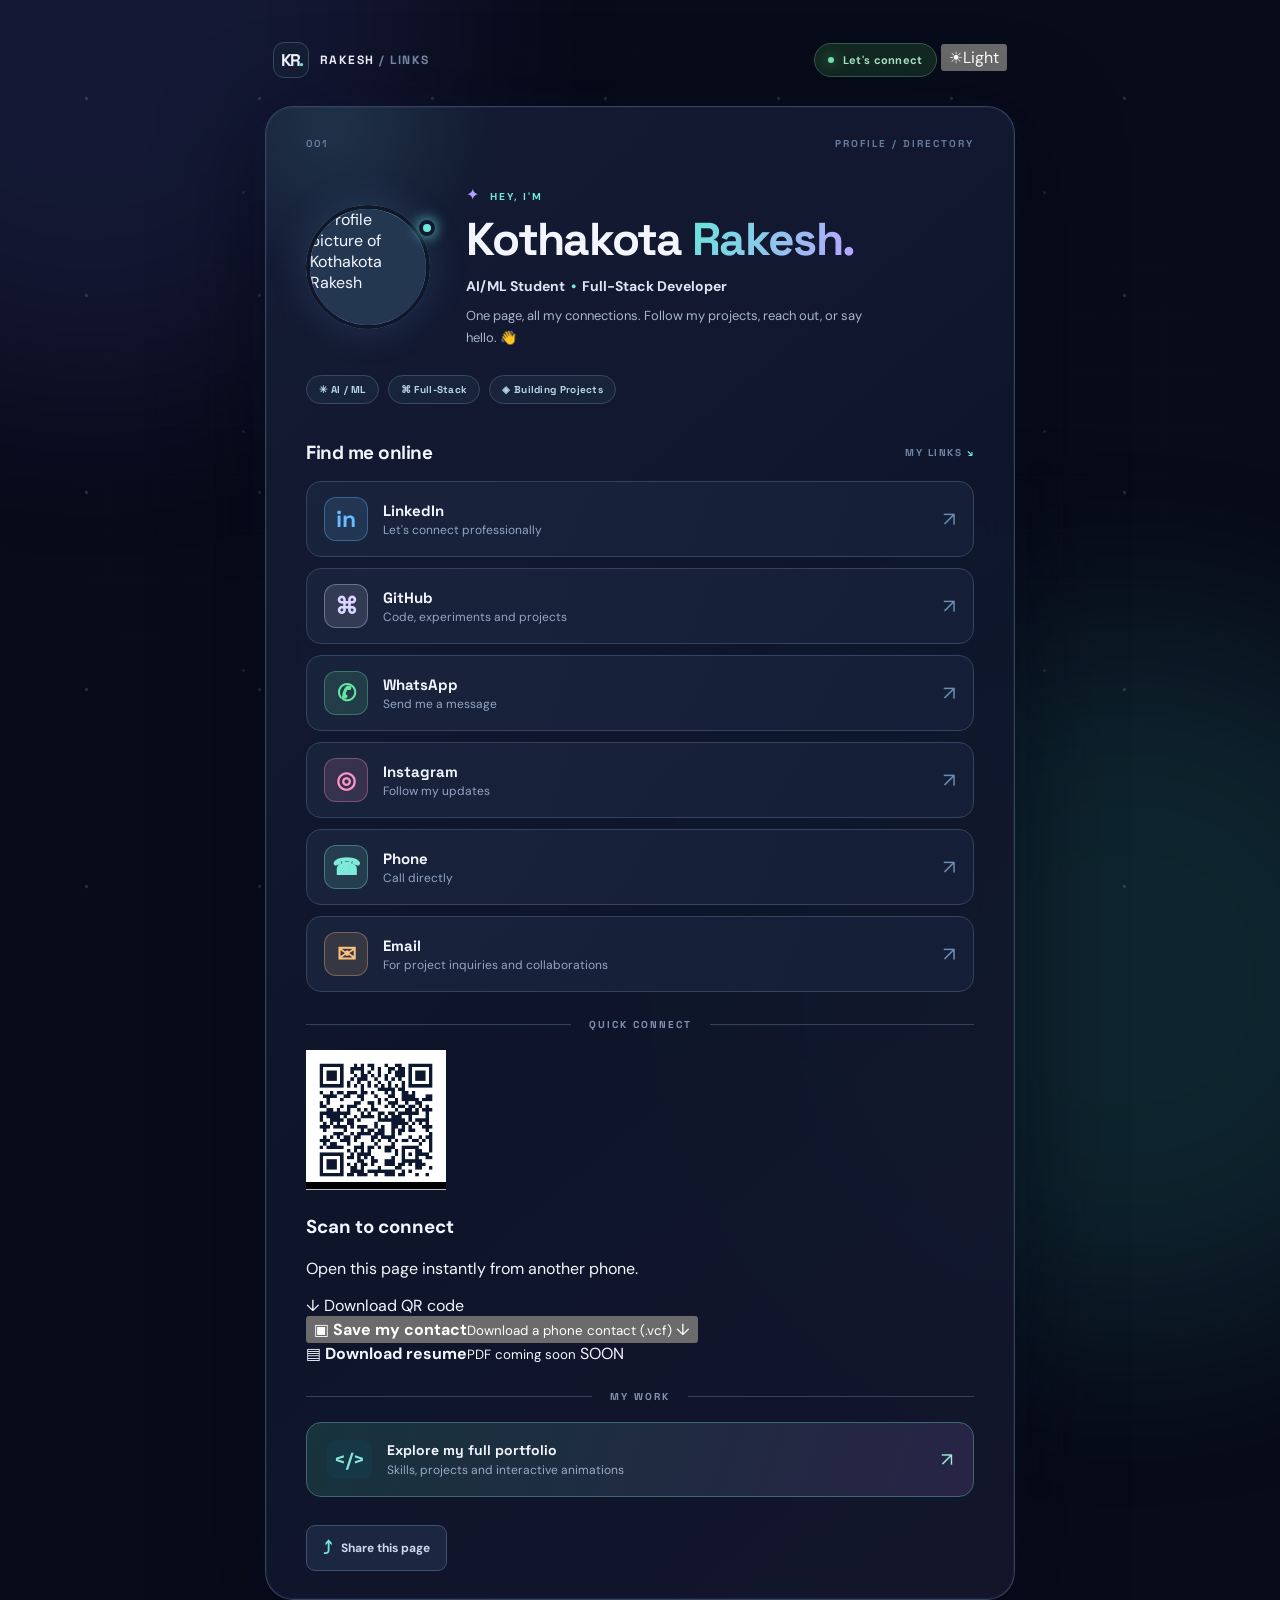
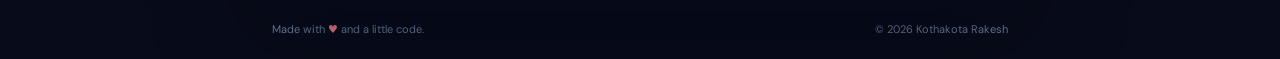
==== commit 1fcffdc7: "feat: add QR, contact card, resume placeholder, and accessible theme switch" ====
--- a/index.html
+++ b/index.html
@@ -12,7 +12,9 @@
   <title>Kothakota Rakesh | Connect With Me</title>
   <link rel="icon" type="image/svg+xml" href="./assets/favicon.svg">
   <link rel="stylesheet" href="./assets/links.css?v=1">
+  <link rel="stylesheet" href="./assets/links-upgrades.css?v=1">
   <script src="./assets/links.js?v=1" defer></script>
+  <script src="./assets/links-upgrades.js?v=1" defer></script>
 </head>
 <body>
   <a class="skip-link" href="#links">Skip to links</a>
@@ -24,7 +26,12 @@
     <div class="page-shell">
       <header class="masthead">
         <a class="wordmark" href="./" aria-label="Kothakota Rakesh home"><span class="wordmark-box">KR<span>.</span></span> <span>RAKESH <span class="wordmark-sub">/ LINKS</span></span></a>
-        <span class="live-badge"><span class="live-dot"></span> Let's connect</span>
+        <div class="header-tools">
+          <span class="live-badge"><span class="live-dot"></span> Let's connect</span>
+          <button id="theme-toggle" class="theme-toggle" type="button" aria-label="Switch to light theme" aria-pressed="false">
+            <span id="theme-icon" aria-hidden="true">☀</span><span id="theme-label">Light</span>
+          </button>
+        </div>
       </header>
 
       <article class="profile-card" aria-labelledby="person-name">
@@ -82,6 +89,34 @@
             </a>
           </div>
 
+          <section class="connection-tools" aria-labelledby="tools-heading">
+            <div class="section-divider"><span id="tools-heading">QUICK CONNECT</span></div>
+            <div class="tools-grid">
+              <div class="qr-card">
+                <img class="qr-image" src="./assets/contact-qr.svg" width="140" height="140"
+                  alt="QR code opening Kothakota Rakesh's contact links page" loading="lazy">
+                <div class="qr-details">
+                  <h3>Scan to connect</h3>
+                  <p>Open this page instantly from another phone.</p>
+                  <a href="./assets/contact-qr.svg" download="KothakotaRakesh-Contact-QR.svg" class="qr-download">↓ Download QR code</a>
+                </div>
+              </div>
+              <div class="contact-tools">
+                <button type="button" id="save-contact" class="utility-button">
+                  <span class="utility-icon" aria-hidden="true">▣</span>
+                  <span><strong>Save my contact</strong><small>Download a phone contact (.vcf)</small></span>
+                  <span class="utility-arrow" aria-hidden="true">↓</span>
+                </button>
+                <div class="utility-button resume-soon" aria-label="Resume download will be available after a PDF is added">
+                  <span class="utility-icon" aria-hidden="true">▤</span>
+                  <span><strong>Download resume</strong><small>PDF coming soon</small></span>
+                  <span class="resume-pill">SOON</span>
+                </div>
+              </div>
+            </div>
+            <p id="tool-status" class="tool-status" role="status" aria-live="polite"></p>
+          </section>
+          
           <div class="section-divider"><span>MY WORK</span></div>
           <a class="portfolio-cta" href="./portfolio.html" aria-label="Open my full animated portfolio">
             <span class="portfolio-icon" aria-hidden="true">&lt;/&gt;</span>
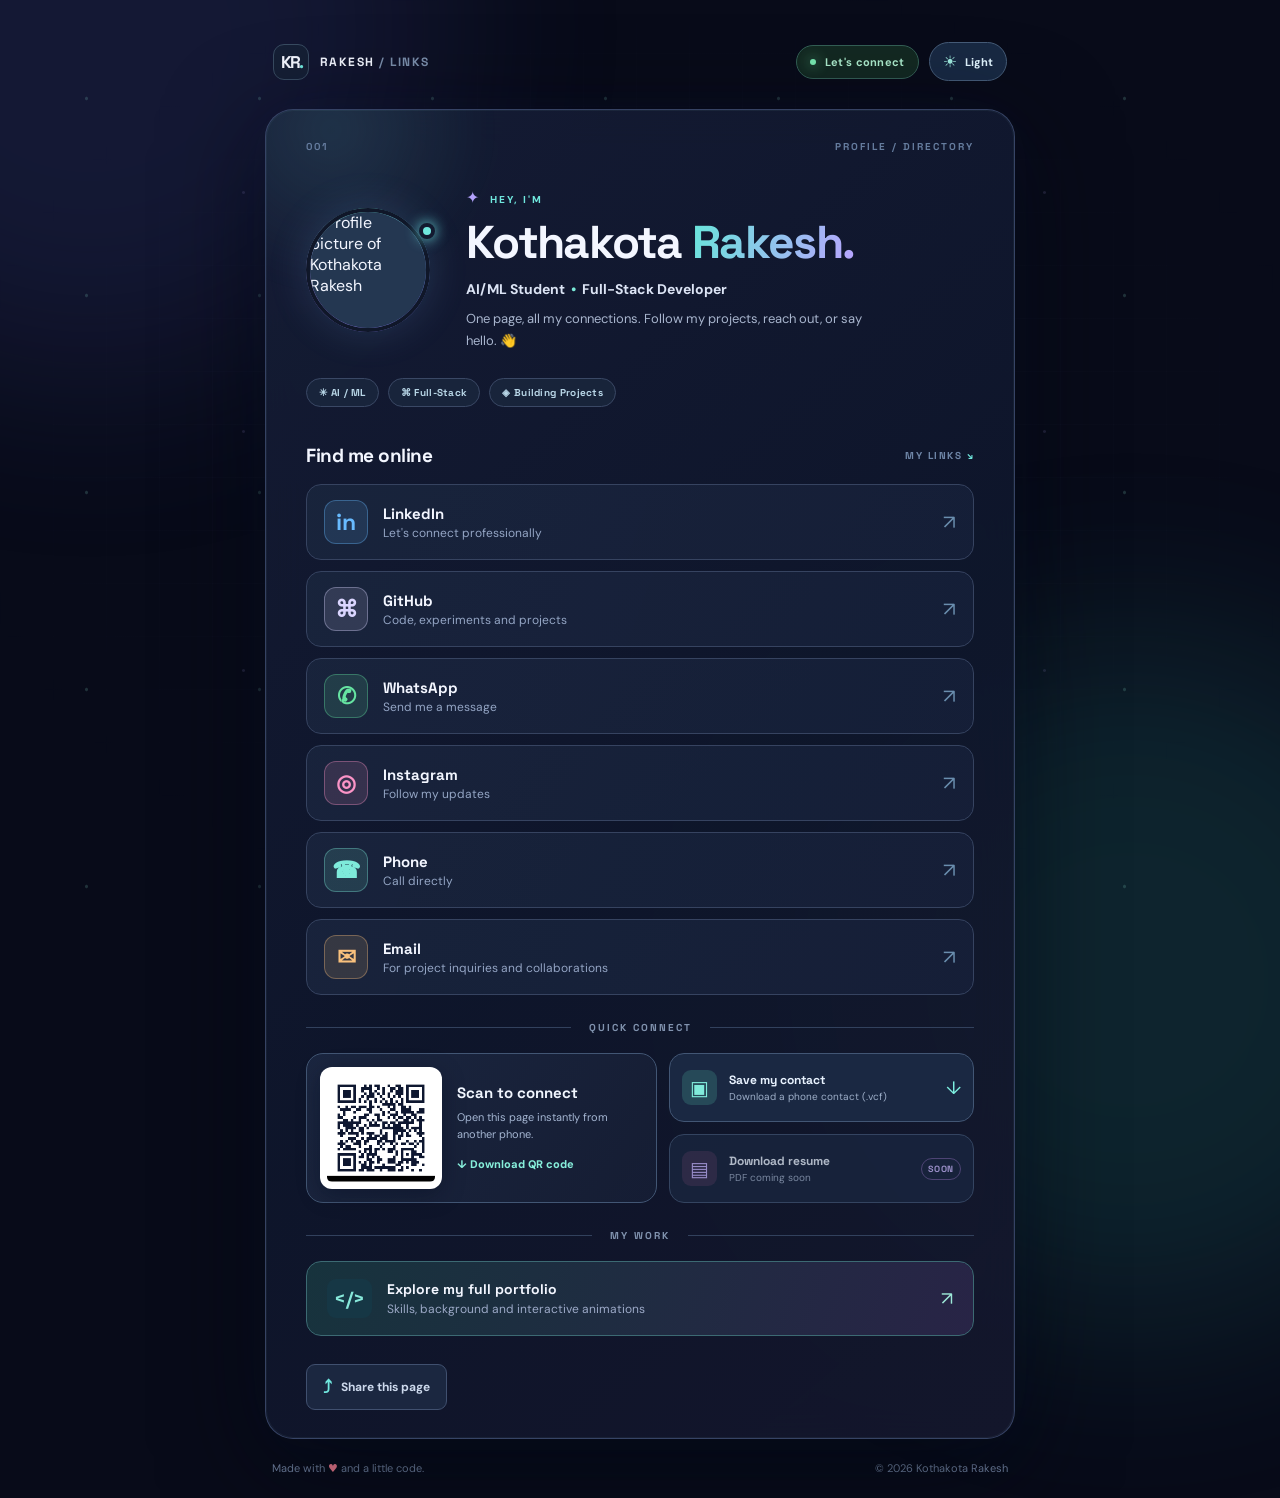
==== commit 1c68576e: "chore: align scripts and docs with simplified project-free portfolio" ====
--- a/index.html
+++ b/index.html
@@ -120,7 +120,7 @@
           <div class="section-divider"><span>MY WORK</span></div>
           <a class="portfolio-cta" href="./portfolio.html" aria-label="Open my full animated portfolio">
             <span class="portfolio-icon" aria-hidden="true">&lt;/&gt;</span>
-            <span><strong>Explore my full portfolio</strong><small>Skills, projects and interactive animations</small></span>
+            <span><strong>Explore my full portfolio</strong><small>Skills, background and interactive animations</small></span>
             <span class="cta-arrow" aria-hidden="true">↗</span>
           </a>
         </section>
--- a/assets/links-upgrades.css
+++ b/assets/links-upgrades.css
@@ -0,0 +1,108 @@
+/* Enhancements to the existing one-page link hub. */
+:root{--tool-bg:#18243d;--tool-stroke:#425674}
+.header-tools{display:flex;align-items:center;justify-content:flex-end;gap:10px}
+.theme-toggle{display:inline-flex;align-items:center;justify-content:center;gap:8px;min-height:38px;padding:8px 13px;border:1px solid #455c78;border-radius:30px;background:#182943;color:#e1f5ff;font-size:11px;font-weight:800;cursor:pointer;transition:transform .2s,border-color .2s,background .2s,box-shadow .2s}
+.theme-toggle:hover{background:#223652;border-color:#70e7de;box-shadow:0 0 23px #5cdcd32b;transform:translateY(-1px)}
+.theme-toggle #theme-icon{font-size:16px;color:#9febdf}
+.connection-tools{position:relative;margin:5px 0 0}
+.tools-grid{display:grid;grid-template-columns:minmax(0,1.15fr) minmax(0,1fr);gap:12px}
+.qr-card,.contact-tools{min-width:0}
+.qr-card{display:flex;align-items:center;gap:15px;padding:13px;border:1px solid var(--tool-stroke);border-radius:17px;background:linear-gradient(125deg,#1d2944d9,#171f36d4);transition:border-color .25s,box-shadow .25s,transform .25s}
+.qr-card:hover{border-color:#6adccf;box-shadow:0 0 30px #5ddbd31b;transform:translateY(-2px)}
+.qr-image{width:122px;height:122px;max-width:43%;flex:0 0 auto;border-radius:12px;padding:7px;object-fit:contain;background:white;box-shadow:0 6px 23px #01091855;image-rendering:pixelated}
+.qr-details{min-width:0}
+.qr-details h3{font:700 15px 'Space Grotesk',sans-serif;margin:0 0 7px;color:#f1f6ff}
+.qr-details p{font-size:11px;line-height:1.55;color:#a5b6d2;margin:0 0 9px}
+.qr-download{display:inline-block;color:#87efdb;font-size:11px;font-weight:800;text-underline-offset:4px}
+.qr-download:hover,.qr-download:focus-visible{text-decoration:underline}
+.contact-tools{display:grid;grid-template-rows:1fr 1fr;gap:12px}
+.utility-button{width:100%;min-height:68px;display:flex;align-items:center;gap:12px;text-align:left;padding:11px 12px;border:1px solid var(--tool-stroke);border-radius:15px;background:#1a2842;color:#e9f3ff;transition:transform .22s,box-shadow .22s,border-color .22s}
+button.utility-button{cursor:pointer}
+button.utility-button:hover,button.utility-button:focus-visible{transform:translateY(-2px);border-color:#76e7dd;box-shadow:0 8px 23px #66dbd520}
+.utility-icon{display:grid;place-items:center;flex:0 0 35px;width:35px;height:35px;font-size:20px;border-radius:9px;color:#80eada;background:#264958}
+.utility-button>span:nth-child(2){min-width:0;display:grid;gap:2px;flex:1}
+.utility-button strong{font:700 12px 'Space Grotesk',sans-serif}
+.utility-button small{font-size:10px;color:#9eafc9;line-height:1.4}
+.utility-arrow{color:#7df0e0;font-size:18px}
+.resume-soon{opacity:.74;cursor:default}
+.resume-soon .utility-icon{color:#c6b5ff;background:#383352}
+.resume-pill{font:700 9px 'Space Grotesk',sans-serif;letter-spacing:.7px;border-radius:99px;color:#cbbaff;border:1px solid #63558e;padding:4px 6px}
+.tool-status{margin:10px 0 0;min-height:0;font-size:12px;color:#80f0d0}
+.tool-status:empty{display:none}
+.social-link{animation:link-arrive .55s ease both;animation-delay:calc(var(--link-order,0) * 55ms)}
+.social-link:nth-child(1){--link-order:1}
+.social-link:nth-child(2){--link-order:2}
+.social-link:nth-child(3){--link-order:3}
+.social-link:nth-child(4){--link-order:4}
+.social-link:nth-child(5){--link-order:5}
+.social-link:nth-child(6){--link-order:6}
+@keyframes link-arrive{from{opacity:0;transform:translateY(12px)}to{opacity:1;transform:translateY(0)}}
+@media(hover:hover) and (pointer:fine){
+ .profile-card:hover{box-shadow:0 30px 105px #020713a3,0 0 44px #5adee216}
+ .social-link{transition:transform .25s cubic-bezier(.2,.8,.2,1),border-color .25s,box-shadow .25s,background .25s}
+}
+@media(max-width:690px){
+ .tools-grid{grid-template-columns:1fr}
+ .contact-tools{grid-template-columns:1fr 1fr;grid-template-rows:auto}
+}
+@media(max-width:455px){
+ .header-tools{gap:7px}
+ .live-badge{display:none}
+ .theme-toggle{padding:7px 11px}
+ .qr-card{gap:12px}
+ .qr-image{width:112px;height:112px}
+ .qr-details h3{font-size:14px}
+ .contact-tools{grid-template-columns:1fr}
+ .utility-button{min-height:60px}
+}
+/* Theme overrides: warm, high-contrast light option while preserving the original layout. */
+html[data-theme="light"]{color-scheme:light;--bg:#f1f5fd;--ink:#182640;--muted:#4f6280;--stroke:#c7d2e6;--tool-bg:#edf5fb;--tool-stroke:#c6d2e4}
+html[data-theme="light"] body{background:var(--bg);color:var(--ink)}
+html[data-theme="light"] .ambient{opacity:.1}
+html[data-theme="light"] .grid-layer{background-image:linear-gradient(#1c3d6911 1px,transparent 1px),linear-gradient(90deg,#1c3d6911 1px,transparent 1px)}
+html[data-theme="light"] .twinkle-field{opacity:.08}
+html[data-theme="light"] .wordmark{color:#1f2e4c}
+html[data-theme="light"] .wordmark-box{color:#18304a;background:#e3f1f6;border-color:#aecbd5}
+html[data-theme="light"] .wordmark-sub{color:#566a89}
+html[data-theme="light"] .live-badge{color:#155b4b;background:#e2f6ee;border-color:#99d0bb}
+html[data-theme="light"] .theme-toggle{color:#243c61;border-color:#bbcadf;background:#e9f1fc}
+html[data-theme="light"] .theme-toggle:hover{background:#dfeafa;border-color:#289e9b}
+html[data-theme="light"] .theme-toggle #theme-icon{color:#426cb3}
+html[data-theme="light"] .profile-card{border-color:#cad6ec;background:linear-gradient(145deg,#fff,#f8fbff 65%,#eef3fc);box-shadow:0 30px 80px #354a742a,0 0 1px #bccde0}
+html[data-theme="light"] .profile-card::before{border-color:#ffffffad}
+html[data-theme="light"] .card-shimmer{opacity:.38}
+html[data-theme="light"] .top-ornament,html[data-theme="light"] .section-count{color:#627595}
+html[data-theme="light"] .eyebrow{color:#087d80}
+html[data-theme="light"] .role,html[data-theme="light"] .qr-details h3{color:#1c304e}
+html[data-theme="light"] .description{color:#4a5c78}
+html[data-theme="light"] .tags span{color:#34546a;background:#edf7fa;border-color:#bcd3df}
+html[data-theme="light"] .social-link{color:#1b2a49;background:linear-gradient(110deg,#f4f8ff,#eaf1fa);border-color:#c8d5e8}
+html[data-theme="light"] .social-link:hover,html[data-theme="light"] .social-link:focus-visible{background:#fff}
+html[data-theme="light"] .social-icon{background:color-mix(in srgb,var(--highlight),white 85%);color:#245675;border-color:#b7d4e2}
+html[data-theme="light"] .link-copy small{color:#51647d}
+html[data-theme="light"] .link-arrow{color:#627e9a}
+html[data-theme="light"] .section-divider{color:#5c718f}
+html[data-theme="light"] .section-divider::before,html[data-theme="light"] .section-divider::after{background:#c8d5e6}
+html[data-theme="light"] .portfolio-cta{background:linear-gradient(110deg,#dff5f3,#ebe6fc);border-color:#a6cfcf;color:#1a3150}
+html[data-theme="light"] .portfolio-icon{background:#bce5de;color:#265959}
+html[data-theme="light"] .portfolio-cta small{color:#586785}
+html[data-theme="light"] .cta-arrow{color:#1a8080}
+html[data-theme="light"] .qr-card{background:linear-gradient(120deg,#f2faff,#e9f2fd);border-color:#c3d4e7}
+html[data-theme="light"] .qr-details p{color:#526784}
+html[data-theme="light"] .qr-download{color:#086d79}
+html[data-theme="light"] .utility-button{color:#1f304e;background:#edf5fd;border-color:#c6d5e7}
+html[data-theme="light"] .utility-button small{color:#52657f}
+html[data-theme="light"] .utility-icon{background:#d0efed;color:#096c7a}
+html[data-theme="light"] .utility-arrow{color:#097a81}
+html[data-theme="light"] .resume-soon .utility-icon{color:#62469d;background:#e1dafa}
+html[data-theme="light"] .resume-pill{color:#674c9a;border-color:#b4a4d5}
+html[data-theme="light"] .share-button{color:#24405b;background:#e5edf9;border-color:#b7c9db}
+html[data-theme="light"] .share-button:hover{background:#dceaf5}
+html[data-theme="light"] .share-button span{color:#168b86}
+html[data-theme="light"] .response,html[data-theme="light"] .tool-status{color:#086b62}
+html[data-theme="light"] .footer{color:#5d6f89}
+@media(prefers-reduced-motion:reduce){
+ .social-link{animation:none!important;opacity:1!important;transform:none!important}
+ .theme-toggle:hover,button.utility-button:hover,.qr-card:hover{transform:none!important}
+ .profile-card,.qr-card,.social-link{transition:none!important}
+}
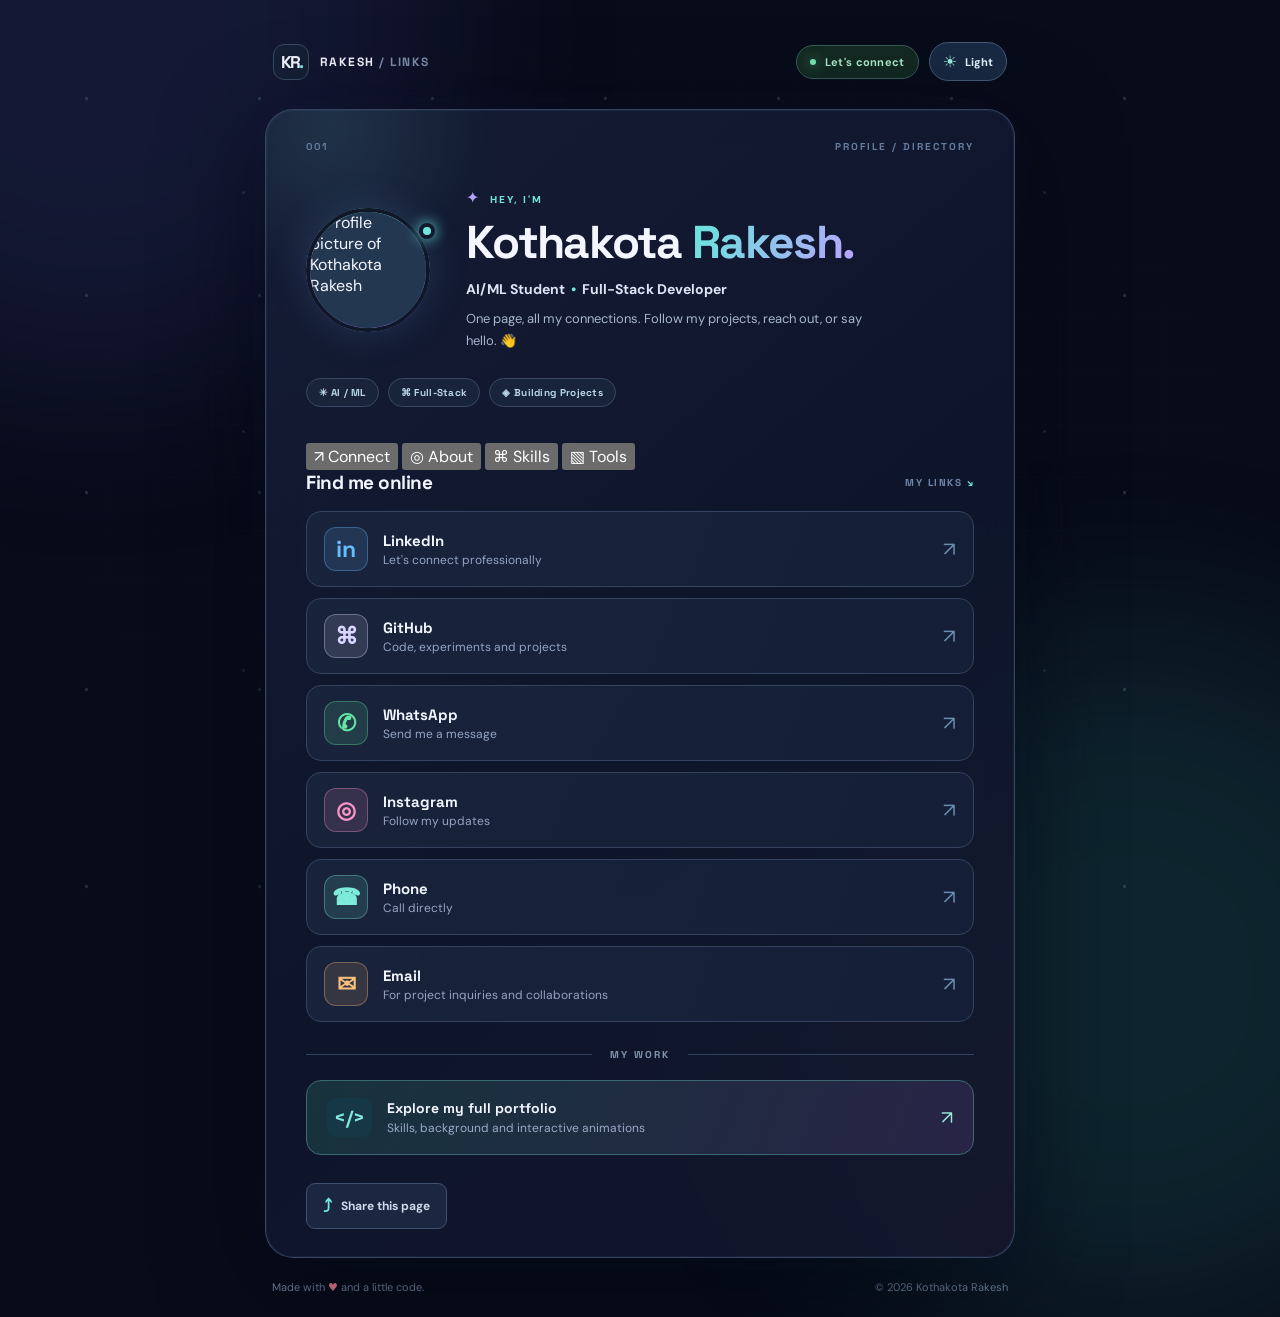
==== commit edecaf54: "feat: add accessible tabbed contact hub without project showcases" ====
--- a/index.html
+++ b/index.html
@@ -13,8 +13,10 @@
   <link rel="icon" type="image/svg+xml" href="./assets/favicon.svg">
   <link rel="stylesheet" href="./assets/links.css?v=1">
   <link rel="stylesheet" href="./assets/links-upgrades.css?v=1">
+  <link rel="stylesheet" href="./assets/pro-hub.css?v=1">
   <script src="./assets/links.js?v=1" defer></script>
   <script src="./assets/links-upgrades.js?v=1" defer></script>
+  <script src="./assets/pro-hub.js?v=1" defer></script>
 </head>
 <body>
   <a class="skip-link" href="#links">Skip to links</a>
@@ -53,7 +55,17 @@
 
         <div class="tags" aria-label="Interests"><span>✳ AI / ML</span><span>⌘ Full-Stack</span><span>◈ Building Projects</span></div>
 
-        <section class="links-section" id="links" aria-labelledby="links-heading">
+        <nav class="hub-nav" aria-label="Explore profile sections">
+          <div class="hub-tablist" role="tablist" aria-label="Contact page tabs">
+            <button class="hub-tab is-current" id="tab-connect" role="tab" aria-controls="panel-connect" aria-selected="true" tabindex="0" type="button"><span aria-hidden="true">↗</span> Connect</button>
+            <button class="hub-tab" id="tab-about" role="tab" aria-controls="panel-about" aria-selected="false" tabindex="-1" type="button"><span aria-hidden="true">◎</span> About</button>
+            <button class="hub-tab" id="tab-skills" role="tab" aria-controls="panel-skills" aria-selected="false" tabindex="-1" type="button"><span aria-hidden="true">⌘</span> Skills</button>
+            <button class="hub-tab" id="tab-tools" role="tab" aria-controls="panel-tools" aria-selected="false" tabindex="-1" type="button"><span aria-hidden="true">▧</span> Tools</button>
+          </div>
+        </nav>
+        <section class="links-section" id="links" aria-label="Explore contact page">
+          <div class="hub-panel" id="panel-connect" role="tabpanel" aria-labelledby="tab-connect" tabindex="0">
+
           <div class="section-header"><h2 id="links-heading">Find me online</h2><span class="section-count">MY LINKS <span aria-hidden="true">↘</span></span></div>
 
           <div class="links-stack">
@@ -88,7 +100,33 @@
               <span class="link-arrow" aria-hidden="true">↗</span>
             </a>
           </div>
+          </div>
 
+          <div class="hub-panel" id="panel-about" role="tabpanel" aria-labelledby="tab-about" tabindex="0" hidden>
+            <div class="section-header"><h2>About me</h2><span class="section-count">WHO I AM ↘</span></div>
+            <div class="about-editorial">
+              <p class="about-lead">Building ideas into <span>useful digital experiences.</span></p>
+              <p>I'm a B.Tech Artificial Intelligence & Machine Learning student at Saveetha Institute of Medical and Technical Sciences, Chennai. I enjoy combining thoughtful user interfaces, backend engineering, and machine learning.</p>
+              <div class="about-fact-grid">
+                <div class="about-fact"><span class="fact-symbol" aria-hidden="true">◈</span><small>EDUCATION</small><strong>B.Tech — AI & ML</strong></div>
+                <div class="about-fact"><span class="fact-symbol" aria-hidden="true">⌘</span><small>INTERESTS</small><strong>Full-Stack · Algorithms</strong></div>
+                <div class="about-fact"><span class="fact-symbol" aria-hidden="true">✳</span><small>EXPLORING</small><strong>AI · Cybersecurity</strong></div>
+              </div>
+            </div>
+          </div>
+
+          <div class="hub-panel" id="panel-skills" role="tabpanel" aria-labelledby="tab-skills" tabindex="0" hidden>
+            <div class="section-header"><h2>Technical toolkit</h2><span class="section-count">WHAT I USE ↘</span></div>
+            <div class="mini-skill-grid">
+              <article class="mini-skill"><span class="mini-skill-icon" aria-hidden="true">&lt;/&gt;</span><h3>Languages</h3><p>Python · JavaScript · C · HTML · CSS · SQL</p></article>
+              <article class="mini-skill"><span class="mini-skill-icon" aria-hidden="true">◫</span><h3>Frontend</h3><p>React · Next.js · Responsive UI</p></article>
+              <article class="mini-skill"><span class="mini-skill-icon" aria-hidden="true">◎</span><h3>Backend</h3><p>FastAPI · Flask · REST APIs · Databases</p></article>
+              <article class="mini-skill"><span class="mini-skill-icon" aria-hidden="true">✳</span><h3>AI & Tools</h3><p>Machine Learning · Git · Docker · Graph Algorithms</p></article>
+            </div>
+            <p class="skill-footnote">A growing toolkit — learning by building, testing and refining.</p>
+          </div>
+
+          <div class="hub-panel" id="panel-tools" role="tabpanel" aria-labelledby="tab-tools" tabindex="0" hidden>
           <section class="connection-tools" aria-labelledby="tools-heading">
             <div class="section-divider"><span id="tools-heading">QUICK CONNECT</span></div>
             <div class="tools-grid">
@@ -116,7 +154,8 @@
             </div>
             <p id="tool-status" class="tool-status" role="status" aria-live="polite"></p>
           </section>
-          
+          </div>
+
           <div class="section-divider"><span>MY WORK</span></div>
           <a class="portfolio-cta" href="./portfolio.html" aria-label="Open my full animated portfolio">
             <span class="portfolio-icon" aria-hidden="true">&lt;/&gt;</span>
